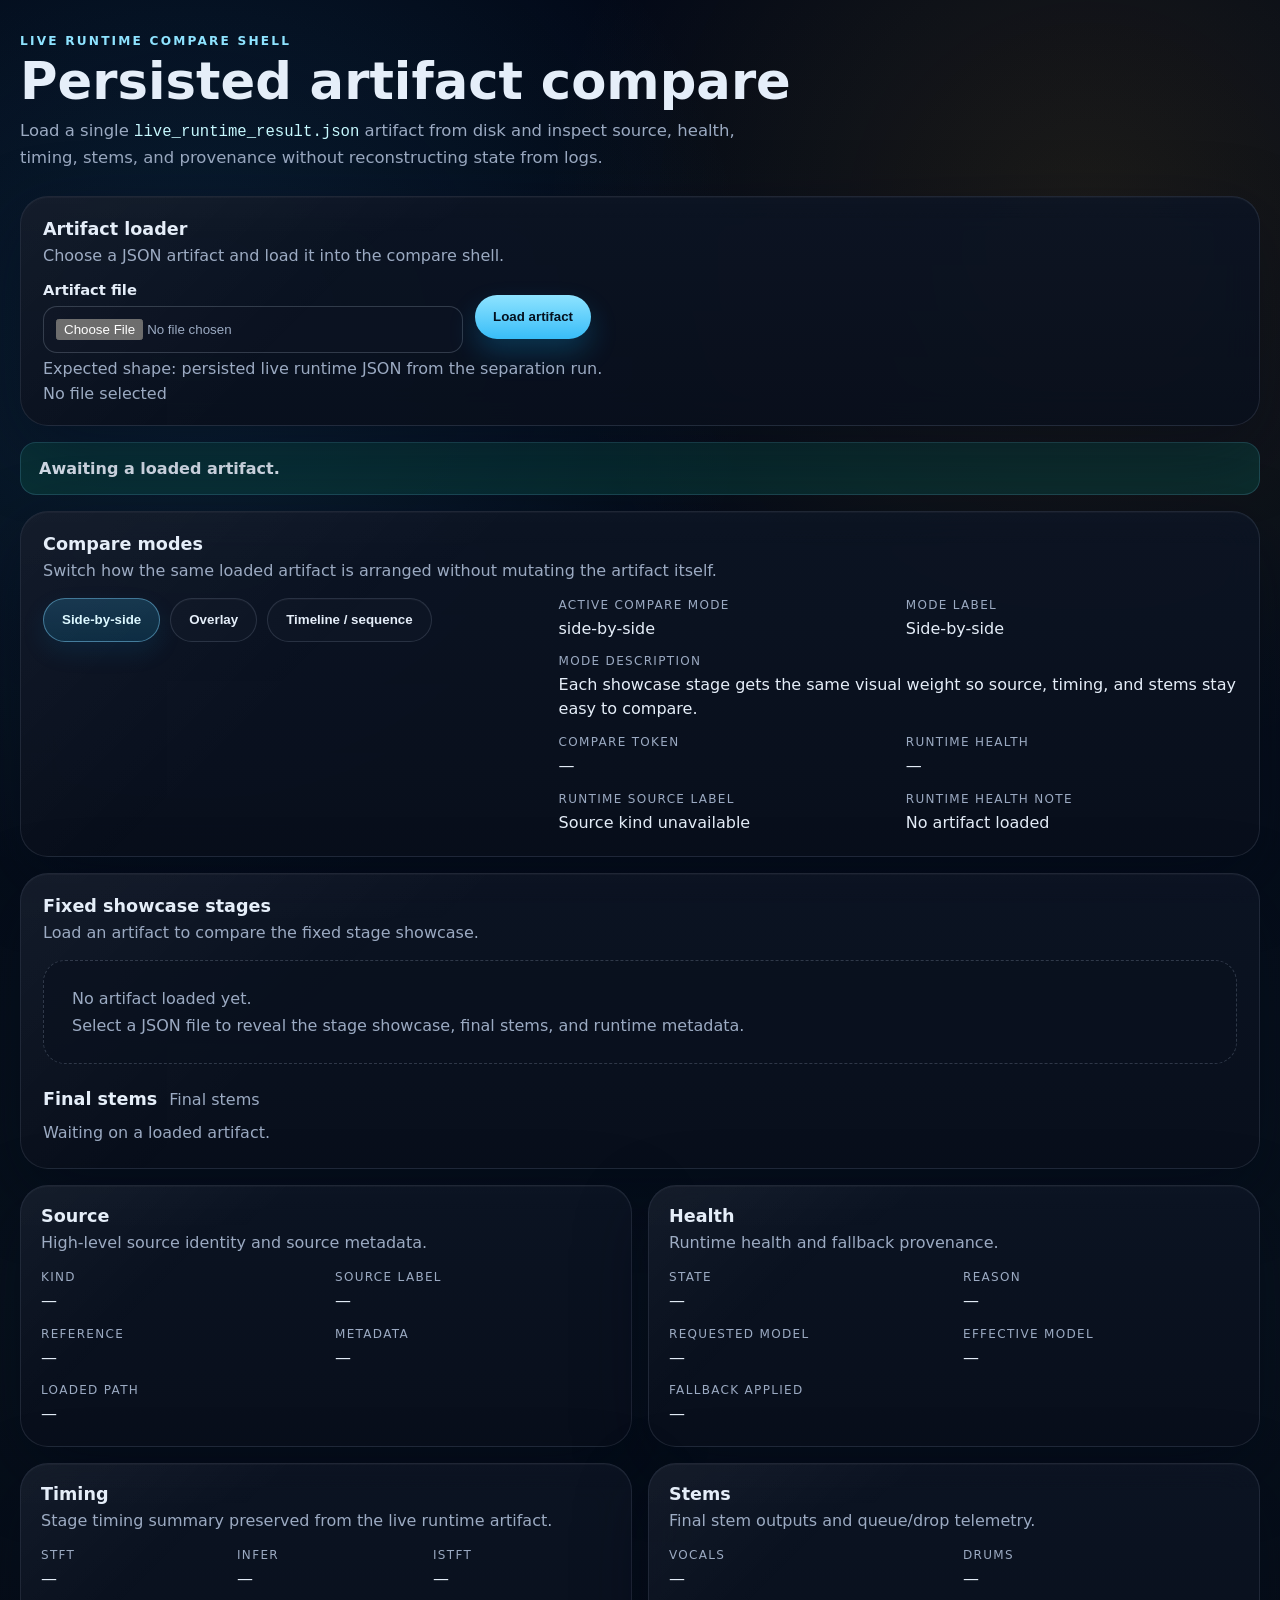
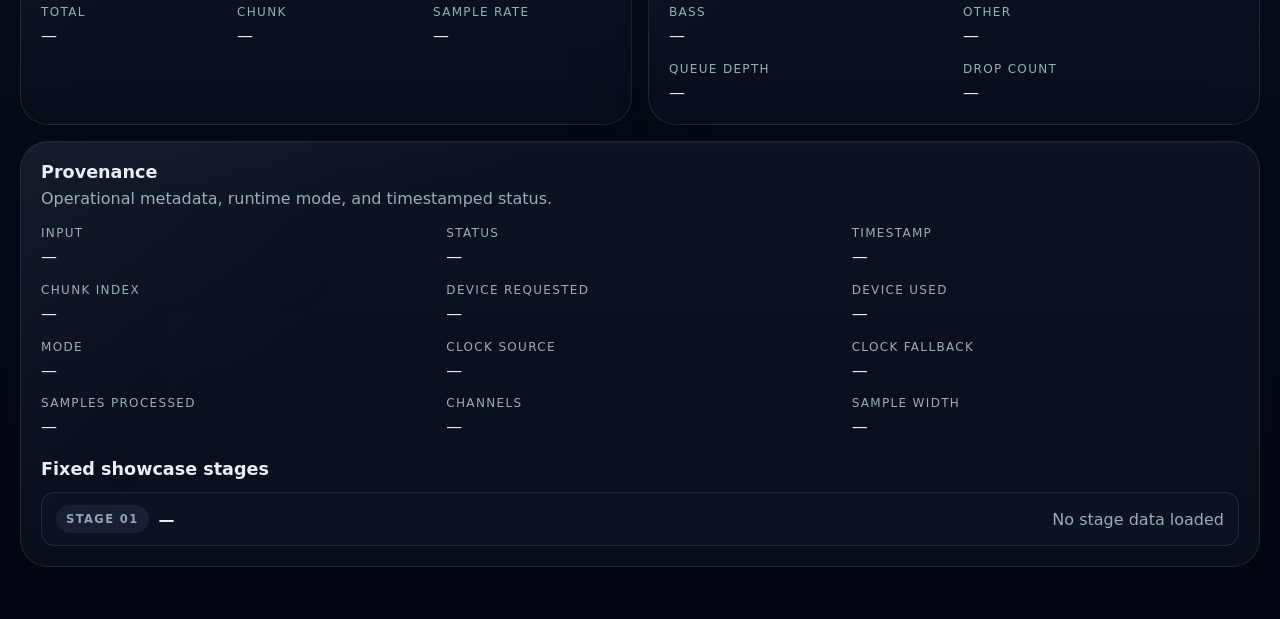
==== ui/compare/index.html @ 5ded49e6 "chore: complete CI/CD and repo setup (CLAUDE.md, CI, Dependabot, Release Please, issue templates, PR" ====
<!doctype html>
<html lang="en">
  <head>
    <meta charset="utf-8" />
    <meta name="viewport" content="width=device-width, initial-scale=1" />
    <title>Compare Demo</title>
    <link rel="stylesheet" href="./styles.css" />
    <script defer src="./app.js"></script>
  </head>
  <body>
    <main class="app-shell">
      <header class="hero">
        <p class="eyebrow">Live runtime compare shell</p>
        <h1>Persisted artifact compare</h1>
        <p class="lede">
          Load a single <code>live_runtime_result.json</code> artifact from disk and inspect source,
          health, timing, stems, and provenance without reconstructing state from logs.
        </p>
      </header>

      <section class="controls card" aria-labelledby="controls-heading">
        <div class="section-heading">
          <h2 id="controls-heading">Artifact loader</h2>
          <p>Choose a JSON artifact and load it into the compare shell.</p>
        </div>

        <div class="control-row">
          <label class="file-picker" for="artifact-file">
            <span class="file-picker-label">Artifact file</span>
            <input id="artifact-file" name="artifact-file" type="file" accept="application/json,.json" />
          </label>

          <button id="load-button" type="button" class="primary-button">Load artifact</button>
        </div>

        <p id="file-hint" class="hint">Expected shape: persisted live runtime JSON from the separation run.</p>
        <p id="selected-file" class="selected-file" data-testid="selected-file">No file selected</p>
      </section>

      <section id="banner-region" aria-live="polite" aria-atomic="true">
        <div id="error-banner" class="banner banner-error is-hidden" role="alert" data-testid="error-banner"></div>
        <div id="status-banner" class="banner banner-status" role="status" data-testid="status-banner">
          Awaiting a loaded artifact.
        </div>
      </section>

      <section class="card compare-toolbar" aria-labelledby="compare-heading">
        <div class="section-heading">
          <h2 id="compare-heading">Compare modes</h2>
          <p>Switch how the same loaded artifact is arranged without mutating the artifact itself.</p>
        </div>

        <div class="compare-toolbar-grid">
          <div class="mode-switcher" role="tablist" aria-label="Compare modes">
            <button id="mode-side-by-side" class="mode-button is-active" type="button" data-mode="side-by-side" aria-pressed="true" aria-selected="true" data-testid="mode-button-side-by-side">
              Side-by-side
            </button>
            <button id="mode-overlay" class="mode-button" type="button" data-mode="overlay" aria-pressed="false" aria-selected="false" data-testid="mode-button-overlay">
              Overlay
            </button>
            <button id="mode-timeline" class="mode-button" type="button" data-mode="timeline" aria-pressed="false" aria-selected="false" data-testid="mode-button-timeline">
              Timeline / sequence
            </button>
          </div>

          <dl class="compare-metrics">
            <div>
              <dt>Active compare mode</dt>
              <dd id="compare-mode" data-testid="compare-mode">side-by-side</dd>
            </div>
            <div>
              <dt>Mode label</dt>
              <dd id="compare-mode-title" data-testid="compare-mode-title">Side-by-side</dd>
            </div>
            <div class="metric-span-2">
              <dt>Mode description</dt>
              <dd id="compare-mode-description" data-testid="compare-mode-description">
                Each showcase stage gets the same visual weight so source, timing, and stems stay easy to compare.
              </dd>
            </div>
            <div>
              <dt>Compare token</dt>
              <dd id="compare-token" data-testid="compare-token">—</dd>
            </div>
            <div>
              <dt>Runtime health</dt>
              <dd id="compare-health" data-testid="compare-health">—</dd>
            </div>
            <div>
              <dt>Runtime source label</dt>
              <dd id="runtime-source-text" data-testid="runtime-source-text">Source kind unavailable</dd>
            </div>
            <div>
              <dt>Runtime health note</dt>
              <dd id="runtime-health-text" data-testid="runtime-health-text">No artifact loaded</dd>
            </div>
          </dl>
        </div>
      </section>

      <section class="card compare-canvas" id="compare-canvas" aria-labelledby="compare-canvas-heading" data-testid="compare-canvas" data-mode="side-by-side">
        <div class="section-heading compare-canvas-heading">
          <h2 id="compare-canvas-heading">Fixed showcase stages</h2>
          <p id="stage-board-caption">Load an artifact to reveal the compare layouts.</p>
        </div>

        <div id="stage-board" class="compare-stage-board" data-testid="stage-board">
          <div class="compare-empty-state" data-testid="compare-empty-state">
            <p>No artifact loaded yet.</p>
            <p>Select a JSON file to reveal the stage showcase, final stems, and runtime metadata.</p>
          </div>
        </div>

        <section class="final-stems-strip" aria-labelledby="final-stems-heading">
          <div class="section-heading compact">
            <h3 id="final-stems-heading">Final stems</h3>
            <p id="final-stems-label" data-testid="final-stems-label">Waiting on a loaded artifact.</p>
          </div>
          <p id="final-stems-details" class="final-stems-details" data-testid="final-stems-details">Waiting on a loaded artifact.</p>
        </section>
      </section>

      <section class="grid" aria-label="Runtime summary panels">
        <article class="card panel" data-testid="source-panel" aria-labelledby="source-heading">
          <div class="section-heading">
            <h2 id="source-heading">Source</h2>
            <p>High-level source identity and source metadata.</p>
          </div>
          <dl class="definition-list">
            <div>
              <dt>Kind</dt>
              <dd id="source-kind" data-testid="source-kind">—</dd>
            </div>
            <div>
              <dt>Source label</dt>
              <dd id="source-label" data-testid="source-label">—</dd>
            </div>
            <div>
              <dt>Reference</dt>
              <dd id="source-reference" data-testid="source-reference">—</dd>
            </div>
            <div>
              <dt>Metadata</dt>
              <dd id="source-metadata" data-testid="source-metadata">—</dd>
            </div>
            <div>
              <dt>Loaded path</dt>
              <dd id="artifact-path" data-testid="artifact-path">—</dd>
            </div>
          </dl>
        </article>

        <article class="card panel" data-testid="health-panel" aria-labelledby="health-heading">
          <div class="section-heading">
            <h2 id="health-heading">Health</h2>
            <p>Runtime health and fallback provenance.</p>
          </div>
          <dl class="definition-list">
            <div>
              <dt>State</dt>
              <dd id="health-state" data-testid="health-state">—</dd>
            </div>
            <div>
              <dt>Reason</dt>
              <dd id="health-reason" data-testid="health-reason">—</dd>
            </div>
            <div>
              <dt>Requested model</dt>
              <dd id="requested-model-path" data-testid="requested-model-path">—</dd>
            </div>
            <div>
              <dt>Effective model</dt>
              <dd id="model-path" data-testid="model-path">—</dd>
            </div>
            <div>
              <dt>Fallback applied</dt>
              <dd id="fallback-applied" data-testid="fallback-applied">—</dd>
            </div>
          </dl>
        </article>

        <article class="card panel" data-testid="timing-panel" aria-labelledby="timing-heading">
          <div class="section-heading">
            <h2 id="timing-heading">Timing</h2>
            <p>Stage timing summary preserved from the live runtime artifact.</p>
          </div>
          <dl class="definition-list timing-grid">
            <div>
              <dt>STFT</dt>
              <dd id="timing-stft" data-testid="timing-stft">—</dd>
            </div>
            <div>
              <dt>Infer</dt>
              <dd id="timing-infer" data-testid="timing-infer">—</dd>
            </div>
            <div>
              <dt>ISTFT</dt>
              <dd id="timing-istft" data-testid="timing-istft">—</dd>
            </div>
            <div>
              <dt>Total</dt>
              <dd id="timing-total" data-testid="timing-total">—</dd>
            </div>
            <div>
              <dt>Chunk</dt>
              <dd id="timing-chunk" data-testid="timing-chunk">—</dd>
            </div>
            <div>
              <dt>Sample rate</dt>
              <dd id="sample-rate" data-testid="sample-rate">—</dd>
            </div>
          </dl>
        </article>

        <article class="card panel" data-testid="stem-panel" aria-labelledby="stem-heading">
          <div class="section-heading">
            <h2 id="stem-heading">Stems</h2>
            <p>Final stem outputs and queue/drop telemetry.</p>
          </div>
          <dl class="definition-list">
            <div>
              <dt>Vocals</dt>
              <dd id="stem-vocals" data-testid="stem-vocals">—</dd>
            </div>
            <div>
              <dt>Drums</dt>
              <dd id="stem-drums" data-testid="stem-drums">—</dd>
            </div>
            <div>
              <dt>Bass</dt>
              <dd id="stem-bass" data-testid="stem-bass">—</dd>
            </div>
            <div>
              <dt>Other</dt>
              <dd id="stem-other" data-testid="stem-other">—</dd>
            </div>
            <div>
              <dt>Queue depth</dt>
              <dd id="queue-depth" data-testid="queue-depth">—</dd>
            </div>
            <div>
              <dt>Drop count</dt>
              <dd id="drop-count" data-testid="drop-count">—</dd>
            </div>
          </dl>
        </article>

        <article class="card panel panel-wide" data-testid="provenance-panel" aria-labelledby="provenance-heading">
          <div class="section-heading">
            <h2 id="provenance-heading">Provenance</h2>
            <p>Operational metadata, runtime mode, and timestamped status.</p>
          </div>
          <dl class="definition-list provenance-grid">
            <div>
              <dt>Input</dt>
              <dd id="input-path" data-testid="input-path">—</dd>
            </div>
            <div>
              <dt>Status</dt>
              <dd id="status" data-testid="status">—</dd>
            </div>
            <div>
              <dt>Timestamp</dt>
              <dd id="timestamp" data-testid="timestamp">—</dd>
            </div>
            <div>
              <dt>Chunk index</dt>
              <dd id="chunk-index" data-testid="chunk-index">—</dd>
            </div>
            <div>
              <dt>Device requested</dt>
              <dd id="device-requested" data-testid="device-requested">—</dd>
            </div>
            <div>
              <dt>Device used</dt>
              <dd id="device-used" data-testid="device-used">—</dd>
            </div>
            <div>
              <dt>Mode</dt>
              <dd id="mode" data-testid="mode">—</dd>
            </div>
            <div>
              <dt>Clock source</dt>
              <dd id="clock-source" data-testid="clock-source">—</dd>
            </div>
            <div>
              <dt>Clock fallback</dt>
              <dd id="clock-fallback" data-testid="clock-fallback">—</dd>
            </div>
            <div>
              <dt>Samples processed</dt>
              <dd id="samples-processed" data-testid="samples-processed">—</dd>
            </div>
            <div>
              <dt>Channels</dt>
              <dd id="channels" data-testid="channels">—</dd>
            </div>
            <div>
              <dt>Sample width</dt>
              <dd id="sample-width" data-testid="sample-width">—</dd>
            </div>
          </dl>
          <div class="stage-list-wrap">
            <h3>Fixed showcase stages</h3>
            <ul id="stages-list" class="stage-list" data-testid="stages-list">
              <li>—</li>
            </ul>
          </div>
        </article>
      </section>
    </main>
  </body>
</html>
---- ui/compare/styles.css ----
:root {
  color-scheme: dark;
  --bg: #07111c;
  --bg-2: #0c1728;
  --bg-elevated: rgba(10, 18, 32, 0.88);
  --surface: rgba(13, 23, 41, 0.8);
  --surface-soft: rgba(17, 27, 47, 0.72);
  --card-border: rgba(148, 163, 184, 0.16);
  --card-border-strong: rgba(125, 211, 252, 0.24);
  --text: #e5eef9;
  --muted: #9baac2;
  --accent: #8ee3ff;
  --accent-strong: #38bdf8;
  --accent-warm: #fbbf24;
  --danger: #fb7185;
  --danger-bg: rgba(127, 29, 29, 0.56);
  --success-bg: rgba(11, 77, 70, 0.48);
  --warn-bg: rgba(113, 63, 18, 0.42);
  --shadow: 0 24px 72px rgba(2, 6, 23, 0.42);
  --radius-xl: 28px;
  --radius-lg: 20px;
  --radius-md: 14px;
  font-family: "Avenir Next", "Segoe UI", system-ui, -apple-system, BlinkMacSystemFont, sans-serif;
  -webkit-font-smoothing: antialiased;
  text-rendering: optimizeLegibility;
}

* {
  box-sizing: border-box;
}

html,
body {
  margin: 0;
  min-height: 100%;
  background:
    radial-gradient(circle at 15% 15%, rgba(56, 189, 248, 0.12), transparent 26%),
    radial-gradient(circle at 85% 10%, rgba(251, 191, 36, 0.1), transparent 24%),
    linear-gradient(180deg, #020817 0%, var(--bg) 58%, #030712 100%);
  color: var(--text);
}

body {
  padding: 34px 20px 52px;
}

code {
  font-family: "SFMono-Regular", Consolas, "Liberation Mono", Menlo, monospace;
  font-size: 0.95em;
  color: #c7f9ff;
}

h1,
h2,
h3,
h4,
p,
dl,
ul,
ol {
  margin: 0;
}

h1,
h2,
h3,
h4 {
  text-wrap: balance;
}

p {
  text-wrap: pretty;
}

.app-shell {
  max-width: 1320px;
  margin: 0 auto;
}

.hero {
  margin-bottom: 24px;
}

.eyebrow {
  margin-bottom: 8px;
  color: var(--accent);
  text-transform: uppercase;
  letter-spacing: 0.18em;
  font-size: 0.76rem;
  font-weight: 700;
}

.hero h1 {
  font-size: clamp(2.3rem, 4vw, 3.8rem);
  line-height: 0.98;
}

.lede {
  margin-top: 12px;
  max-width: 72ch;
  color: var(--muted);
  font-size: 1.03rem;
  line-height: 1.6;
}

.card {
  background: linear-gradient(180deg, rgba(12, 20, 35, 0.92), rgba(9, 15, 28, 0.9));
  border: 1px solid var(--card-border);
  border-radius: var(--radius-xl);
  box-shadow: var(--shadow), inset 0 1px 0 rgba(255, 255, 255, 0.03);
  backdrop-filter: blur(18px);
}

.controls,
.compare-toolbar,
.compare-canvas,
.panel {
  position: relative;
  overflow: hidden;
}

.controls::before,
.compare-toolbar::before,
.compare-canvas::before,
.panel::before {
  content: '';
  position: absolute;
  inset: 0;
  pointer-events: none;
  background:
    linear-gradient(135deg, rgba(255, 255, 255, 0.04), transparent 32%),
    linear-gradient(180deg, rgba(255, 255, 255, 0.01), transparent 18%);
  opacity: 0.9;
}

.controls {
  padding: 22px;
  margin-bottom: 16px;
}

.compare-toolbar,
.compare-canvas {
  padding: 22px;
  margin-bottom: 16px;
}

.section-heading h2,
.stage-list-wrap h3,
.final-stems-strip h3 {
  font-size: 1.1rem;
  line-height: 1.2;
}

.section-heading p,
.hint,
.selected-file,
.final-stems-details,
.compare-stage-caption,
.compare-card-label,
.stage-card-note,
.stage-card-meta,
.mode-button,
.compare-empty-state {
  color: var(--muted);
}

.section-heading p,
.hint,
.selected-file {
  margin-top: 6px;
}

.control-row {
  display: flex;
  align-items: center;
  gap: 12px;
  flex-wrap: wrap;
  margin-top: 16px;
}

.file-picker {
  display: inline-flex;
  flex-direction: column;
  gap: 8px;
  min-width: min(100%, 420px);
}

.file-picker-label {
  font-size: 0.92rem;
  color: var(--text);
  font-weight: 600;
}

.file-picker input {
  width: 100%;
  padding: 12px;
  color: var(--muted);
  background: rgba(13, 20, 35, 0.82);
  border: 1px solid rgba(148, 163, 184, 0.28);
  border-radius: 14px;
}

.primary-button,
.mode-button {
  appearance: none;
  border: 0;
  min-height: 44px;
  border-radius: 999px;
  padding: 12px 18px;
  cursor: pointer;
  transition-property: transform, filter, background-color, color, border-color, box-shadow;
  transition-duration: 160ms;
  transition-timing-function: cubic-bezier(0.2, 0, 0, 1);
}

.primary-button {
  background: linear-gradient(180deg, var(--accent), var(--accent-strong));
  color: #04111f;
  font-weight: 800;
  box-shadow: 0 14px 28px rgba(14, 165, 233, 0.24);
}

.primary-button:hover,
.primary-button:focus-visible,
.mode-button:hover,
.mode-button:focus-visible {
  filter: brightness(1.04);
  transform: translateY(-1px);
}

.primary-button:active,
.mode-button:active {
  transform: translateY(0) scale(0.96);
}

.primary-button:disabled {
  cursor: progress;
  opacity: 0.72;
}

.banner {
  margin-bottom: 16px;
  padding: 16px 18px;
  border-radius: 16px;
  border: 1px solid transparent;
  font-weight: 600;
}

.banner-status {
  background: var(--success-bg);
  border-color: rgba(125, 211, 252, 0.18);
}

.banner-error {
  background: var(--danger-bg);
  border-color: rgba(248, 113, 113, 0.34);
  color: #fecdd3;
}

.is-hidden {
  display: none;
}

.compare-toolbar-grid {
  display: grid;
  grid-template-columns: minmax(300px, 1.1fr) minmax(0, 1.5fr);
  gap: 18px;
  margin-top: 18px;
  align-items: start;
}

.mode-switcher {
  display: flex;
  flex-wrap: wrap;
  gap: 10px;
  align-items: center;
}

.mode-button {
  background: rgba(14, 22, 38, 0.94);
  color: var(--text);
  border: 1px solid rgba(148, 163, 184, 0.2);
  box-shadow: inset 0 1px 0 rgba(255, 255, 255, 0.03);
  font-weight: 700;
}

.mode-button.is-active {
  background: linear-gradient(180deg, rgba(56, 189, 248, 0.2), rgba(14, 165, 233, 0.16));
  border-color: rgba(125, 211, 252, 0.45);
  color: #dcf8ff;
  box-shadow: 0 10px 24px rgba(2, 132, 199, 0.12);
}

.compare-metrics {
  display: grid;
  grid-template-columns: repeat(2, minmax(0, 1fr));
  gap: 14px 16px;
}

.compare-metrics div,
.definition-list div {
  min-width: 0;
}

.compare-metrics dt,
.definition-list dt {
  font-size: 0.75rem;
  letter-spacing: 0.11em;
  text-transform: uppercase;
  color: var(--muted);
  margin-bottom: 5px;
}

.compare-metrics dd,
.definition-list dd {
  margin: 0;
  line-height: 1.48;
  white-space: pre-wrap;
  word-break: break-word;
}

.metric-span-2 {
  grid-column: 1 / -1;
}

#compare-health[data-testid="compare-health"][data-state="healthy"],
#health-state[data-testid="health-state"][data-state="healthy"] {
  color: #86efac;
}

#compare-health[data-testid="compare-health"][data-state="degraded"],
#health-state[data-testid="health-state"][data-state="degraded"] {
  color: #fbbf24;
}

#compare-health[data-testid="compare-health"][data-state="fallback"],
#health-state[data-testid="health-state"][data-state="fallback"] {
  color: #fdba74;
}

.compare-canvas {
  display: grid;
  gap: 18px;
}

.compare-canvas-heading {
  position: relative;
  z-index: 1;
}

.compare-stage-board {
  position: relative;
  z-index: 1;
}

.compare-empty-state {
  padding: 28px;
  border-radius: 22px;
  border: 1px dashed rgba(148, 163, 184, 0.28);
  background: rgba(10, 18, 32, 0.64);
}

.compare-empty-state p + p {
  margin-top: 8px;
}

.compare-stage-shell {
  display: grid;
  gap: 16px;
}

.compare-stage-grid {
  display: grid;
  grid-template-columns: repeat(3, minmax(0, 1fr));
  gap: 14px;
}

.compare-stage-stack {
  position: relative;
  min-height: 396px;
  padding: 12px 0 0;
}

.compare-stage-stack .stage-card {
  position: relative;
  max-width: min(90%, 900px);
  margin-left: calc(var(--overlay-offset, 0px));
  margin-top: calc(var(--overlay-offset, 0px) * -0.35);
  transform: scale(var(--overlay-scale, 1));
  transform-origin: top left;
}

.compare-stage-stack .stage-card:nth-child(1) {
  margin-left: 0;
}

.compare-stage-stack .stage-card:nth-child(2) {
  margin-left: 24px;
}

.compare-stage-stack .stage-card:nth-child(3) {
  margin-left: 48px;
}

.compare-stage-timeline {
  list-style: none;
  margin: 0;
  padding: 0 0 0 18px;
  display: grid;
  gap: 12px;
  position: relative;
}

.timeline-item {
  position: relative;
  padding-left: 20px;
}

.timeline-item .timeline-rail {
  position: absolute;
  left: 0;
  top: 16px;
  bottom: -12px;
  width: 2px;
  background: linear-gradient(180deg, rgba(125, 211, 252, 0.55), rgba(56, 189, 248, 0.05));
}

.timeline-item::before {
  content: '';
  position: absolute;
  left: -5px;
  top: 14px;
  width: 12px;
  height: 12px;
  border-radius: 999px;
  background: linear-gradient(180deg, var(--accent), var(--accent-strong));
  box-shadow: 0 0 0 6px rgba(56, 189, 248, 0.12);
}

.timeline-item .stage-card {
  margin-left: 0;
}

.stage-card {
  padding: 18px;
  border-radius: 22px;
  background: linear-gradient(180deg, rgba(16, 24, 41, 0.96), rgba(12, 18, 32, 0.96));
  border: 1px solid rgba(148, 163, 184, 0.18);
  box-shadow: 0 16px 32px rgba(2, 6, 23, 0.3), inset 0 1px 0 rgba(255, 255, 255, 0.04);
}

.stage-card--overlay {
  border-color: rgba(125, 211, 252, 0.2);
}

.stage-card-header {
  display: flex;
  align-items: center;
  gap: 10px;
  margin-bottom: 14px;
}

.stage-card-index {
  display: inline-flex;
  align-items: center;
  justify-content: center;
  min-width: 42px;
  min-height: 42px;
  padding: 0 10px;
  border-radius: 14px;
  background: rgba(56, 189, 248, 0.12);
  color: #d4f5ff;
  font-size: 0.86rem;
  font-weight: 800;
  font-variant-numeric: tabular-nums;
}

.stage-card-kicker,
.compare-card-label {
  font-size: 0.76rem;
  text-transform: uppercase;
  letter-spacing: 0.14em;
  font-weight: 700;
}

.stage-card h4 {
  font-size: 1.05rem;
  line-height: 1.2;
}

.stage-card-note {
  margin-top: 10px;
  line-height: 1.5;
}

.stage-card-meta {
  display: flex;
  gap: 10px;
  flex-wrap: wrap;
  margin-top: 14px;
  font-size: 0.9rem;
  font-variant-numeric: tabular-nums;
}

.stage-card-meta span {
  padding: 8px 10px;
  border-radius: 999px;
  background: rgba(15, 23, 42, 0.72);
  border: 1px solid rgba(148, 163, 184, 0.12);
}

.compare-stems-card {
  display: grid;
  grid-template-columns: minmax(250px, 0.95fr) minmax(0, 1.25fr);
  gap: 16px;
  align-items: center;
  padding: 18px;
  border-radius: 22px;
  background: linear-gradient(180deg, rgba(14, 22, 38, 0.96), rgba(11, 17, 29, 0.96));
  border: 1px solid rgba(148, 163, 184, 0.16);
}

.compare-stems-copy h3 {
  margin-top: 4px;
  font-size: 1.18rem;
}

.compare-stems-copy p {
  margin-top: 8px;
  color: var(--muted);
  line-height: 1.55;
}

.compare-stems-list {
  display: grid;
  grid-template-columns: repeat(2, minmax(0, 1fr));
  gap: 12px 14px;
}

.compare-stems-list dt {
  font-size: 0.74rem;
  letter-spacing: 0.1em;
  text-transform: uppercase;
  color: var(--muted);
  margin-bottom: 5px;
}

.compare-stems-list dd {
  margin: 0;
  word-break: break-word;
}

.final-stems-strip {
  position: relative;
  z-index: 1;
  padding: 2px 0 0;
}

.final-stems-strip .section-heading.compact {
  display: flex;
  flex-wrap: wrap;
  align-items: baseline;
  gap: 12px;
}

.final-stems-details {
  margin-top: 10px;
  line-height: 1.6;
  font-variant-numeric: tabular-nums;
}

.grid {
  display: grid;
  grid-template-columns: repeat(2, minmax(0, 1fr));
  gap: 16px;
}

.panel {
  padding: 20px;
}

.panel-wide {
  grid-column: 1 / -1;
}

.definition-list {
  display: grid;
  grid-template-columns: repeat(2, minmax(0, 1fr));
  gap: 14px 18px;
  margin-top: 18px;
}

.timing-grid,
.provenance-grid {
  grid-template-columns: repeat(3, minmax(0, 1fr));
}

.stage-list-wrap {
  margin-top: 20px;
}

.stage-list {
  list-style: none;
  padding: 0;
  margin-top: 12px;
  display: grid;
  gap: 10px;
}

.stage-list li {
  display: flex;
  align-items: center;
  gap: 10px;
  padding: 12px 14px;
  border-radius: 14px;
  background: rgba(15, 23, 42, 0.56);
  border: 1px solid rgba(148, 163, 184, 0.16);
}

.stage-list li strong {
  color: var(--text);
}

.stage-pill {
  display: inline-flex;
  align-items: center;
  justify-content: center;
  min-width: 82px;
  padding: 7px 10px;
  border-radius: 999px;
  background: rgba(125, 211, 252, 0.1);
  color: #d8f7ff;
  font-size: 0.72rem;
  font-weight: 800;
  text-transform: uppercase;
  letter-spacing: 0.12em;
  font-variant-numeric: tabular-nums;
}

.stage-timing {
  margin-left: auto;
  font-variant-numeric: tabular-nums;
  color: var(--muted);
}

[data-state='empty'] dd,
[data-state='empty'] li {
  color: #64748b;
}

[data-state='empty'] .stage-pill {
  background: rgba(100, 116, 139, 0.14);
  color: #94a3b8;
}

@media (max-width: 1120px) {
  .compare-toolbar-grid,
  .compare-stems-card {
    grid-template-columns: 1fr;
  }

  .compare-stage-grid {
    grid-template-columns: repeat(2, minmax(0, 1fr));
  }
}

@media (max-width: 900px) {
  .grid,
  .definition-list,
  .timing-grid,
  .provenance-grid,
  .compare-metrics,
  .compare-stage-grid,
  .compare-stems-list {
    grid-template-columns: 1fr;
  }

  .compare-stage-stack {
    min-height: 0;
  }

  .compare-stage-stack .stage-card {
    max-width: 100%;
    margin-left: 0;
    margin-top: 0;
    transform: none;
  }
}
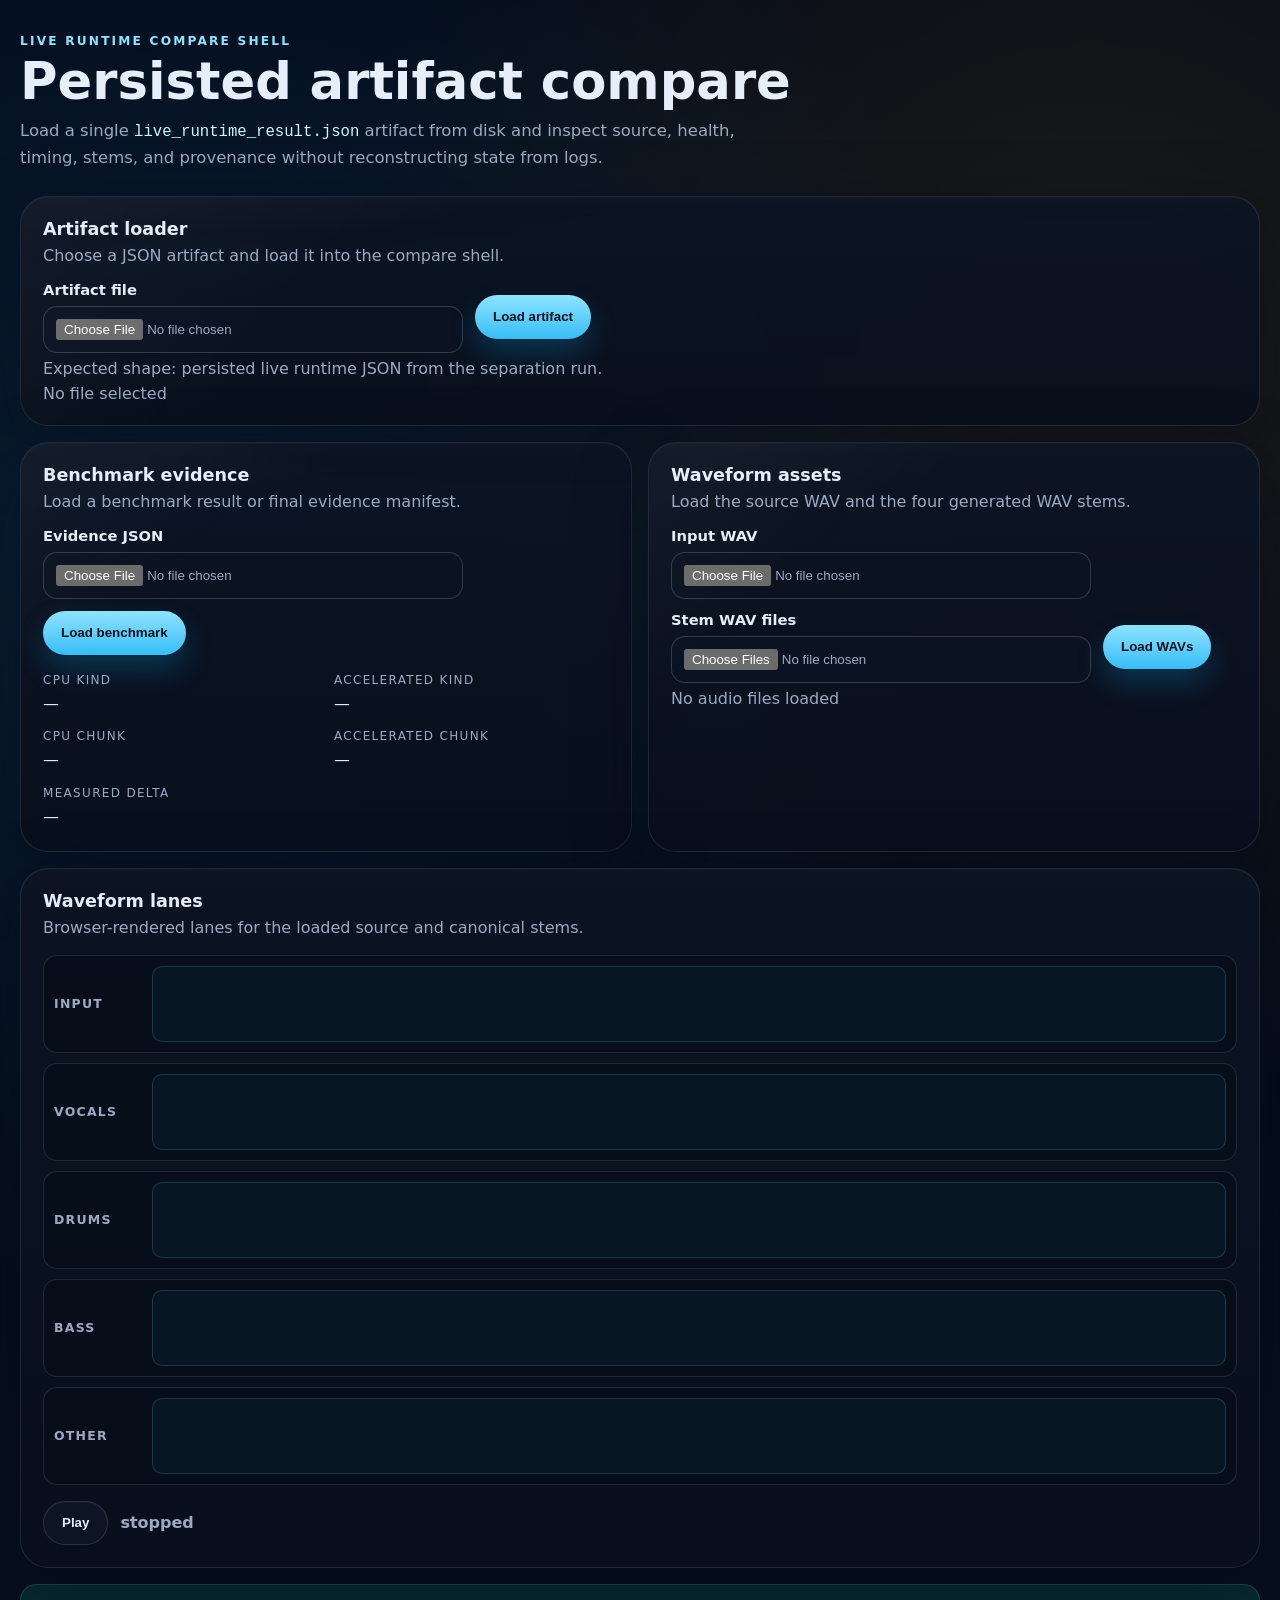
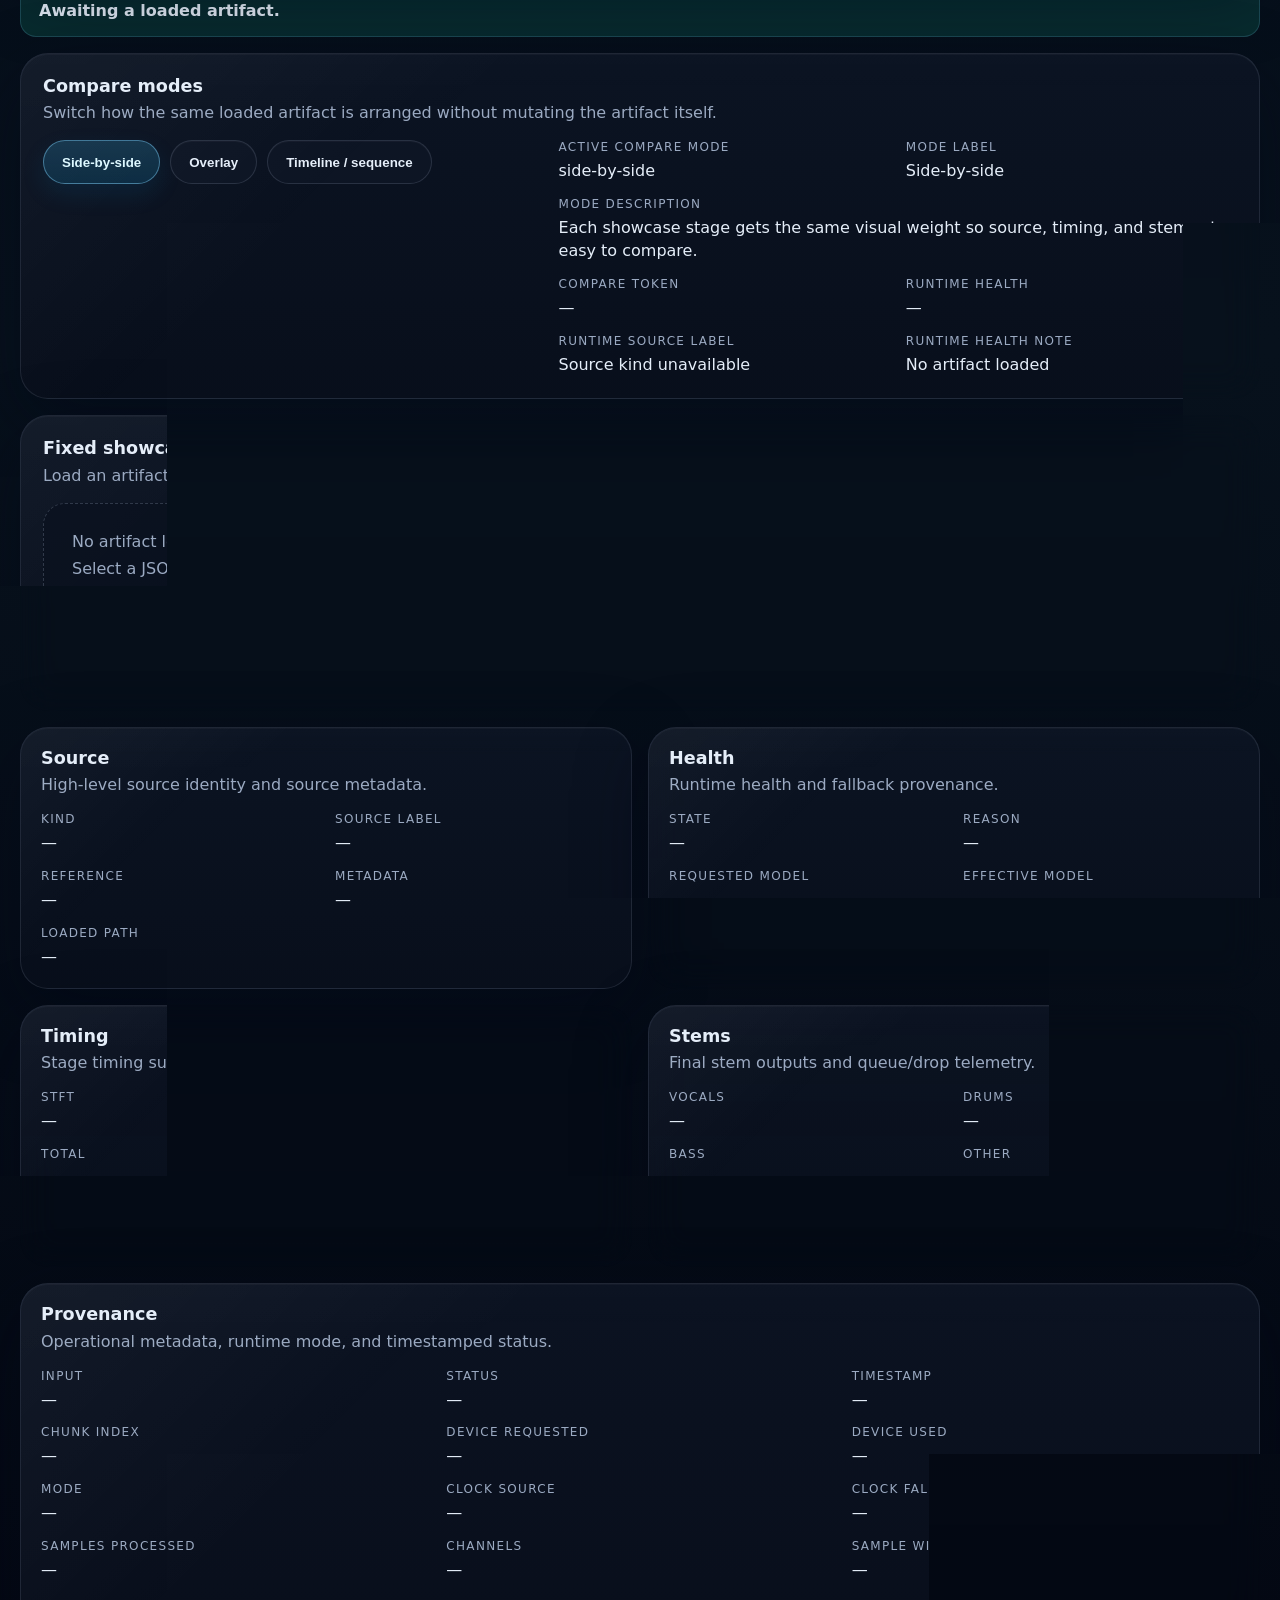
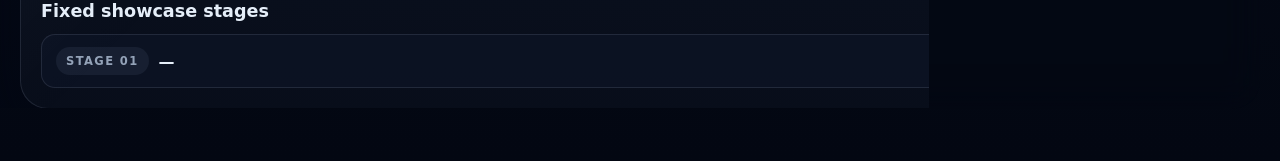
==== commit d7ef3f41: "Harden production readiness checks" ====
--- a/ui/compare/index.html
+++ b/ui/compare/index.html
@@ -37,6 +37,99 @@
         <p id="selected-file" class="selected-file" data-testid="selected-file">No file selected</p>
       </section>
 
+      <section class="artifact-grid" aria-label="Evidence and waveform loaders">
+        <section class="controls card" aria-labelledby="benchmark-heading">
+          <div class="section-heading">
+            <h2 id="benchmark-heading">Benchmark evidence</h2>
+            <p>Load a benchmark result or final evidence manifest.</p>
+          </div>
+
+          <div class="control-row">
+            <label class="file-picker" for="benchmark-file">
+              <span class="file-picker-label">Evidence JSON</span>
+              <input id="benchmark-file" name="benchmark-file" type="file" accept="application/json,.json" />
+            </label>
+            <button id="load-benchmark-button" type="button" class="primary-button">Load benchmark</button>
+          </div>
+
+          <dl class="compare-metrics benchmark-metrics">
+            <div>
+              <dt>CPU kind</dt>
+              <dd id="benchmark-kind-cpu" data-testid="benchmark-kind-cpu">—</dd>
+            </div>
+            <div>
+              <dt>Accelerated kind</dt>
+              <dd id="benchmark-kind-gpu" data-testid="benchmark-kind-gpu">—</dd>
+            </div>
+            <div>
+              <dt>CPU chunk</dt>
+              <dd id="benchmark-cpu-ms" data-testid="benchmark-cpu-ms">—</dd>
+            </div>
+            <div>
+              <dt>Accelerated chunk</dt>
+              <dd id="benchmark-gpu-ms" data-testid="benchmark-gpu-ms">—</dd>
+            </div>
+            <div>
+              <dt>Measured delta</dt>
+              <dd id="benchmark-delta" data-testid="benchmark-delta">—</dd>
+            </div>
+          </dl>
+        </section>
+
+        <section class="controls card" aria-labelledby="audio-heading">
+          <div class="section-heading">
+            <h2 id="audio-heading">Waveform assets</h2>
+            <p>Load the source WAV and the four generated WAV stems.</p>
+          </div>
+
+          <div class="control-row">
+            <label class="file-picker" for="input-audio-file">
+              <span class="file-picker-label">Input WAV</span>
+              <input id="input-audio-file" name="input-audio-file" type="file" accept="audio/wav,.wav" />
+            </label>
+            <label class="file-picker" for="stem-audio-files">
+              <span class="file-picker-label">Stem WAV files</span>
+              <input id="stem-audio-files" name="stem-audio-files" type="file" accept="audio/wav,.wav" multiple />
+            </label>
+            <button id="load-audio-button" type="button" class="primary-button">Load WAVs</button>
+          </div>
+          <p id="audio-file-count" class="selected-file" data-testid="audio-file-count">No audio files loaded</p>
+        </section>
+      </section>
+
+      <section class="card waveform-panel" aria-labelledby="waveform-heading">
+        <div class="section-heading">
+          <h2 id="waveform-heading">Waveform lanes</h2>
+          <p>Browser-rendered lanes for the loaded source and canonical stems.</p>
+        </div>
+        <div class="waveform-grid">
+          <article class="waveform-lane">
+            <span>Input</span>
+            <canvas id="waveform-input" data-testid="waveform-canvas-input" width="640" height="96"></canvas>
+          </article>
+          <article class="waveform-lane">
+            <span>Vocals</span>
+            <canvas id="waveform-vocals" data-testid="waveform-canvas-vocals" width="640" height="96"></canvas>
+          </article>
+          <article class="waveform-lane">
+            <span>Drums</span>
+            <canvas id="waveform-drums" data-testid="waveform-canvas-drums" width="640" height="96"></canvas>
+          </article>
+          <article class="waveform-lane">
+            <span>Bass</span>
+            <canvas id="waveform-bass" data-testid="waveform-canvas-bass" width="640" height="96"></canvas>
+          </article>
+          <article class="waveform-lane">
+            <span>Other</span>
+            <canvas id="waveform-other" data-testid="waveform-canvas-other" width="640" height="96"></canvas>
+          </article>
+        </div>
+        <div class="playback-controls">
+          <button id="playback-toggle" type="button" class="mode-button" data-testid="playback-toggle" aria-pressed="false">Play</button>
+          <span id="playback-state" data-testid="playback-state">stopped</span>
+        </div>
+      </section>
+
       <section id="banner-region" aria-live="polite" aria-atomic="true">
         <div id="error-banner" class="banner banner-error is-hidden" role="alert" data-testid="error-banner"></div>
         <div id="status-banner" class="banner banner-status" role="status" data-testid="status-banner">
--- a/ui/compare/styles.css
+++ b/ui/compare/styles.css
@@ -138,6 +138,20 @@
   margin-bottom: 16px;
 }
 
+.artifact-grid {
+  display: grid;
+  grid-template-columns: repeat(2, minmax(0, 1fr));
+  gap: 16px;
+}
+
+.artifact-grid .controls {
+  margin-bottom: 16px;
+}
+
+.benchmark-metrics {
+  margin-top: 18px;
+}
+
 .compare-toolbar,
 .compare-canvas {
   padding: 22px;
@@ -343,6 +357,60 @@
   gap: 18px;
 }
 
+.waveform-panel {
+  padding: 22px;
+  margin-bottom: 16px;
+}
+
+.waveform-grid {
+  position: relative;
+  z-index: 1;
+  display: grid;
+  gap: 10px;
+  margin-top: 18px;
+}
+
+.waveform-lane {
+  display: grid;
+  grid-template-columns: 86px minmax(0, 1fr);
+  gap: 12px;
+  align-items: center;
+  padding: 10px;
+  border: 1px solid rgba(148, 163, 184, 0.18);
+  border-radius: 14px;
+  background: rgba(6, 13, 24, 0.62);
+}
+
+.waveform-lane span {
+  color: var(--muted);
+  font-size: 0.78rem;
+  font-weight: 800;
+  letter-spacing: 0.1em;
+  text-transform: uppercase;
+}
+
+.waveform-lane canvas {
+  width: 100%;
+  height: 76px;
+  border-radius: 10px;
+  border: 1px solid rgba(125, 211, 252, 0.18);
+  background: #081523;
+}
+
+.playback-controls {
+  position: relative;
+  z-index: 1;
+  display: flex;
+  align-items: center;
+  gap: 12px;
+  margin-top: 16px;
+}
+
+.playback-controls span {
+  color: var(--muted);
+  font-weight: 700;
+}
+
 .compare-canvas-heading {
   position: relative;
   z-index: 1;
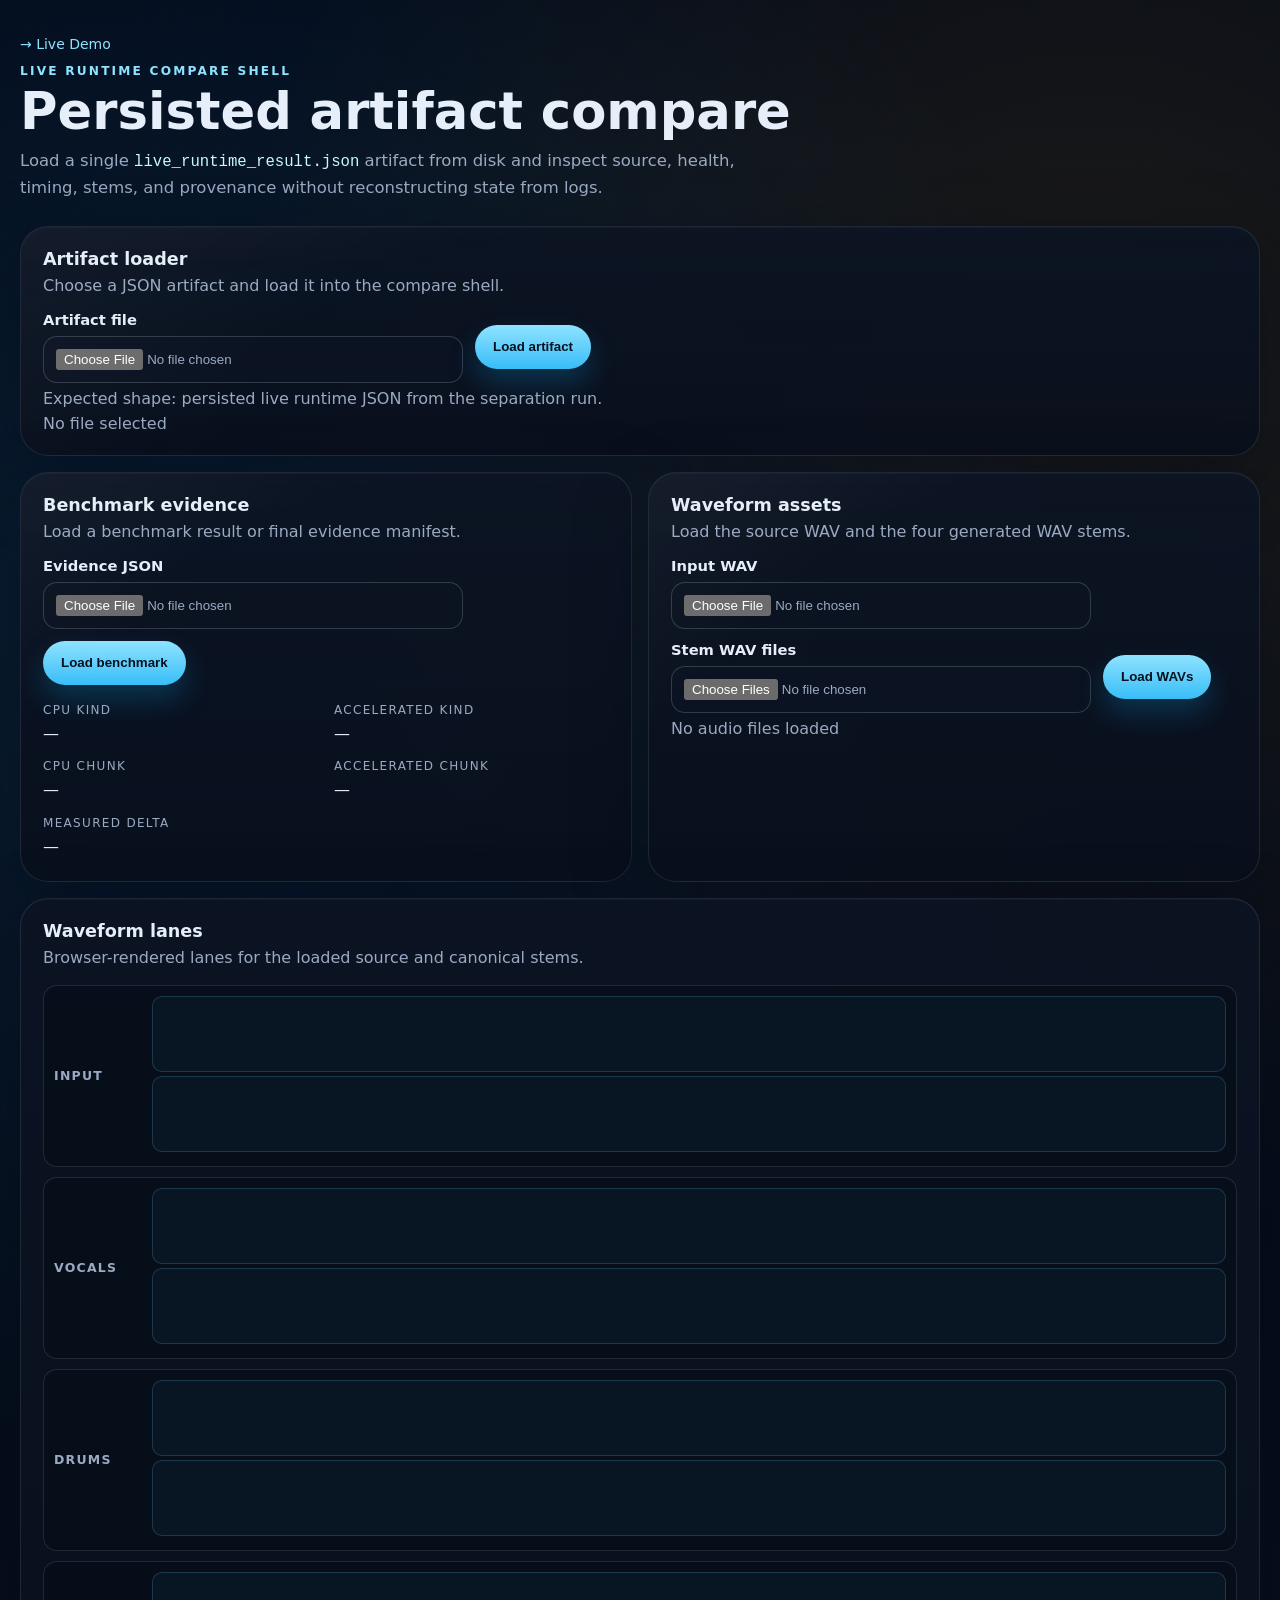
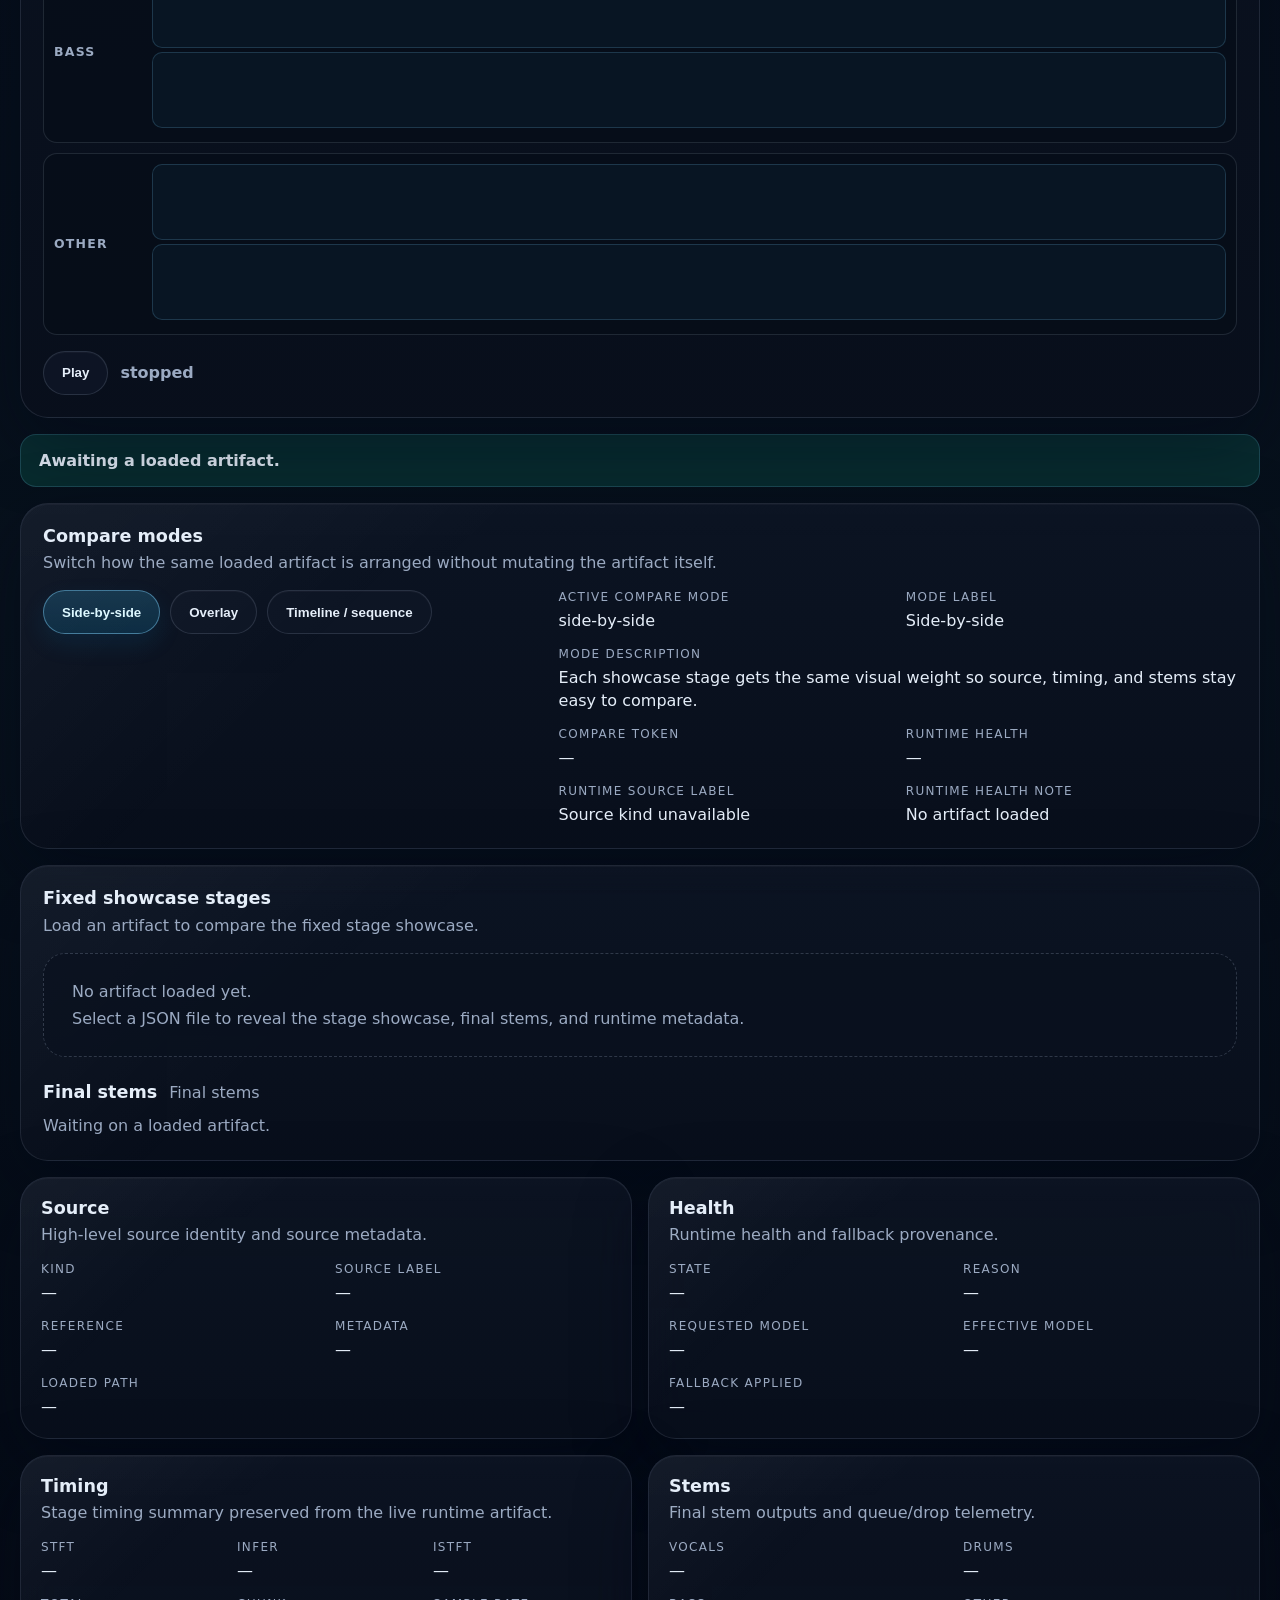
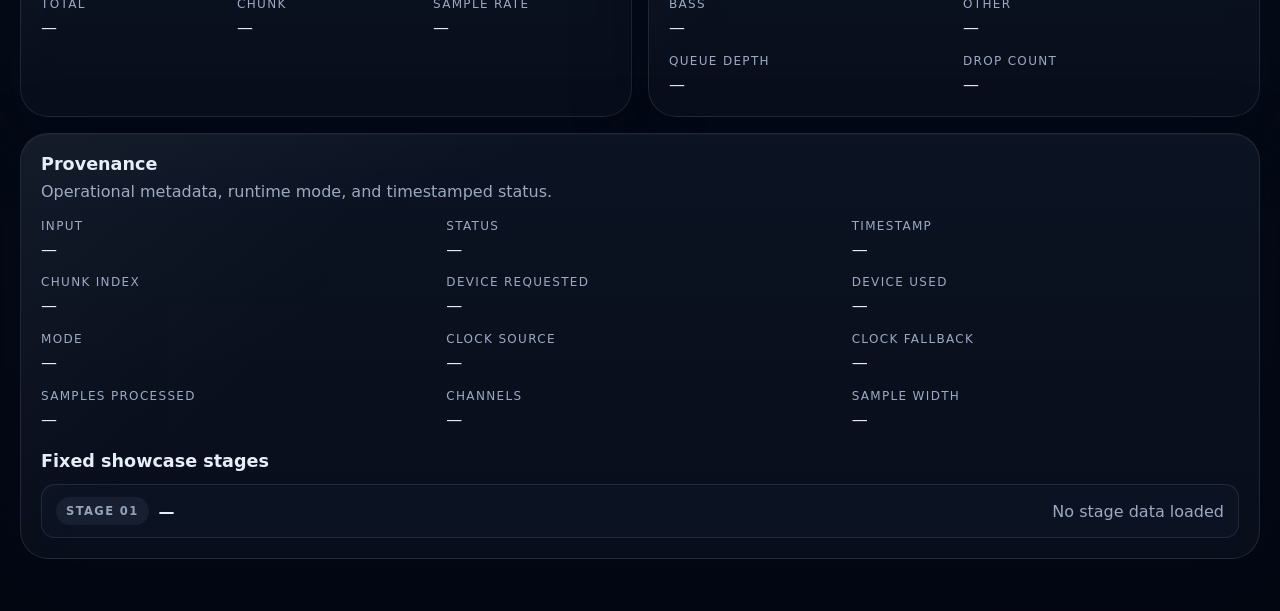
==== commit ac06e495: "refactor(ui): extract audio rendering to shared ES module" ====
--- a/ui/compare/index.html
+++ b/ui/compare/index.html
@@ -1,406 +1,422 @@
-<!doctype html>
-<html lang="en">
-  <head>
-    <meta charset="utf-8" />
-    <meta name="viewport" content="width=device-width, initial-scale=1" />
-    <title>Compare Demo</title>
-    <link rel="stylesheet" href="./styles.css" />
-    <script defer src="./app.js"></script>
-  </head>
-  <body>
-    <main class="app-shell">
-      <header class="hero">
-        <p class="eyebrow">Live runtime compare shell</p>
-        <h1>Persisted artifact compare</h1>
-        <p class="lede">
-          Load a single <code>live_runtime_result.json</code> artifact from disk and inspect source,
-          health, timing, stems, and provenance without reconstructing state from logs.
-        </p>
-      </header>
-
-      <section class="controls card" aria-labelledby="controls-heading">
-        <div class="section-heading">
-          <h2 id="controls-heading">Artifact loader</h2>
-          <p>Choose a JSON artifact and load it into the compare shell.</p>
-        </div>
-
-        <div class="control-row">
-          <label class="file-picker" for="artifact-file">
-            <span class="file-picker-label">Artifact file</span>
-            <input id="artifact-file" name="artifact-file" type="file" accept="application/json,.json" />
-          </label>
-
-          <button id="load-button" type="button" class="primary-button">Load artifact</button>
-        </div>
-
-        <p id="file-hint" class="hint">Expected shape: persisted live runtime JSON from the separation run.</p>
-        <p id="selected-file" class="selected-file" data-testid="selected-file">No file selected</p>
-      </section>
-
-      <section class="artifact-grid" aria-label="Evidence and waveform loaders">
-        <section class="controls card" aria-labelledby="benchmark-heading">
-          <div class="section-heading">
-            <h2 id="benchmark-heading">Benchmark evidence</h2>
-            <p>Load a benchmark result or final evidence manifest.</p>
-          </div>
-
-          <div class="control-row">
-            <label class="file-picker" for="benchmark-file">
-              <span class="file-picker-label">Evidence JSON</span>
-              <input id="benchmark-file" name="benchmark-file" type="file" accept="application/json,.json" />
-            </label>
-            <button id="load-benchmark-button" type="button" class="primary-button">Load benchmark</button>
-          </div>
-
-          <dl class="compare-metrics benchmark-metrics">
-            <div>
-              <dt>CPU kind</dt>
-              <dd id="benchmark-kind-cpu" data-testid="benchmark-kind-cpu">—</dd>
-            </div>
-            <div>
-              <dt>Accelerated kind</dt>
-              <dd id="benchmark-kind-gpu" data-testid="benchmark-kind-gpu">—</dd>
-            </div>
-            <div>
-              <dt>CPU chunk</dt>
-              <dd id="benchmark-cpu-ms" data-testid="benchmark-cpu-ms">—</dd>
-            </div>
-            <div>
-              <dt>Accelerated chunk</dt>
-              <dd id="benchmark-gpu-ms" data-testid="benchmark-gpu-ms">—</dd>
-            </div>
-            <div>
-              <dt>Measured delta</dt>
-              <dd id="benchmark-delta" data-testid="benchmark-delta">—</dd>
-            </div>
-          </dl>
-        </section>
-
-        <section class="controls card" aria-labelledby="audio-heading">
-          <div class="section-heading">
-            <h2 id="audio-heading">Waveform assets</h2>
-            <p>Load the source WAV and the four generated WAV stems.</p>
-          </div>
-
-          <div class="control-row">
-            <label class="file-picker" for="input-audio-file">
-              <span class="file-picker-label">Input WAV</span>
-              <input id="input-audio-file" name="input-audio-file" type="file" accept="audio/wav,.wav" />
-            </label>
-            <label class="file-picker" for="stem-audio-files">
-              <span class="file-picker-label">Stem WAV files</span>
-              <input id="stem-audio-files" name="stem-audio-files" type="file" accept="audio/wav,.wav" multiple />
-            </label>
-            <button id="load-audio-button" type="button" class="primary-button">Load WAVs</button>
-          </div>
-          <p id="audio-file-count" class="selected-file" data-testid="audio-file-count">No audio files loaded</p>
-        </section>
-      </section>
-
-      <section class="card waveform-panel" aria-labelledby="waveform-heading">
-        <div class="section-heading">
-          <h2 id="waveform-heading">Waveform lanes</h2>
-          <p>Browser-rendered lanes for the loaded source and canonical stems.</p>
-        </div>
-        <div class="waveform-grid">
-          <article class="waveform-lane">
-            <span>Input</span>
-            <canvas id="waveform-input" data-testid="waveform-canvas-input" width="640" height="96"></canvas>
-          </article>
-          <article class="waveform-lane">
-            <span>Vocals</span>
-            <canvas id="waveform-vocals" data-testid="waveform-canvas-vocals" width="640" height="96"></canvas>
-          </article>
-          <article class="waveform-lane">
-            <span>Drums</span>
-            <canvas id="waveform-drums" data-testid="waveform-canvas-drums" width="640" height="96"></canvas>
-          </article>
-          <article class="waveform-lane">
-            <span>Bass</span>
-            <canvas id="waveform-bass" data-testid="waveform-canvas-bass" width="640" height="96"></canvas>
-          </article>
-          <article class="waveform-lane">
-            <span>Other</span>
-            <canvas id="waveform-other" data-testid="waveform-canvas-other" width="640" height="96"></canvas>
-          </article>
-        </div>
-        <div class="playback-controls">
-          <button id="playback-toggle" type="button" class="mode-button" data-testid="playback-toggle" aria-pressed="false">Play</button>
-          <span id="playback-state" data-testid="playback-state">stopped</span>
-        </div>
-      </section>
-
-      <section id="banner-region" aria-live="polite" aria-atomic="true">
-        <div id="error-banner" class="banner banner-error is-hidden" role="alert" data-testid="error-banner"></div>
-        <div id="status-banner" class="banner banner-status" role="status" data-testid="status-banner">
-          Awaiting a loaded artifact.
-        </div>
-      </section>
-
-      <section class="card compare-toolbar" aria-labelledby="compare-heading">
-        <div class="section-heading">
-          <h2 id="compare-heading">Compare modes</h2>
-          <p>Switch how the same loaded artifact is arranged without mutating the artifact itself.</p>
-        </div>
-
-        <div class="compare-toolbar-grid">
-          <div class="mode-switcher" role="tablist" aria-label="Compare modes">
-            <button id="mode-side-by-side" class="mode-button is-active" type="button" data-mode="side-by-side" aria-pressed="true" aria-selected="true" data-testid="mode-button-side-by-side">
-              Side-by-side
-            </button>
-            <button id="mode-overlay" class="mode-button" type="button" data-mode="overlay" aria-pressed="false" aria-selected="false" data-testid="mode-button-overlay">
-              Overlay
-            </button>
-            <button id="mode-timeline" class="mode-button" type="button" data-mode="timeline" aria-pressed="false" aria-selected="false" data-testid="mode-button-timeline">
-              Timeline / sequence
-            </button>
-          </div>
-
-          <dl class="compare-metrics">
-            <div>
-              <dt>Active compare mode</dt>
-              <dd id="compare-mode" data-testid="compare-mode">side-by-side</dd>
-            </div>
-            <div>
-              <dt>Mode label</dt>
-              <dd id="compare-mode-title" data-testid="compare-mode-title">Side-by-side</dd>
-            </div>
-            <div class="metric-span-2">
-              <dt>Mode description</dt>
-              <dd id="compare-mode-description" data-testid="compare-mode-description">
-                Each showcase stage gets the same visual weight so source, timing, and stems stay easy to compare.
-              </dd>
-            </div>
-            <div>
-              <dt>Compare token</dt>
-              <dd id="compare-token" data-testid="compare-token">—</dd>
-            </div>
-            <div>
-              <dt>Runtime health</dt>
-              <dd id="compare-health" data-testid="compare-health">—</dd>
-            </div>
-            <div>
-              <dt>Runtime source label</dt>
-              <dd id="runtime-source-text" data-testid="runtime-source-text">Source kind unavailable</dd>
-            </div>
-            <div>
-              <dt>Runtime health note</dt>
-              <dd id="runtime-health-text" data-testid="runtime-health-text">No artifact loaded</dd>
-            </div>
-          </dl>
-        </div>
-      </section>
-
-      <section class="card compare-canvas" id="compare-canvas" aria-labelledby="compare-canvas-heading" data-testid="compare-canvas" data-mode="side-by-side">
-        <div class="section-heading compare-canvas-heading">
-          <h2 id="compare-canvas-heading">Fixed showcase stages</h2>
-          <p id="stage-board-caption">Load an artifact to reveal the compare layouts.</p>
-        </div>
-
-        <div id="stage-board" class="compare-stage-board" data-testid="stage-board">
-          <div class="compare-empty-state" data-testid="compare-empty-state">
-            <p>No artifact loaded yet.</p>
-            <p>Select a JSON file to reveal the stage showcase, final stems, and runtime metadata.</p>
-          </div>
-        </div>
-
-        <section class="final-stems-strip" aria-labelledby="final-stems-heading">
-          <div class="section-heading compact">
-            <h3 id="final-stems-heading">Final stems</h3>
-            <p id="final-stems-label" data-testid="final-stems-label">Waiting on a loaded artifact.</p>
-          </div>
-          <p id="final-stems-details" class="final-stems-details" data-testid="final-stems-details">Waiting on a loaded artifact.</p>
-        </section>
-      </section>
-
-      <section class="grid" aria-label="Runtime summary panels">
-        <article class="card panel" data-testid="source-panel" aria-labelledby="source-heading">
-          <div class="section-heading">
-            <h2 id="source-heading">Source</h2>
-            <p>High-level source identity and source metadata.</p>
-          </div>
-          <dl class="definition-list">
-            <div>
-              <dt>Kind</dt>
-              <dd id="source-kind" data-testid="source-kind">—</dd>
-            </div>
-            <div>
-              <dt>Source label</dt>
-              <dd id="source-label" data-testid="source-label">—</dd>
-            </div>
-            <div>
-              <dt>Reference</dt>
-              <dd id="source-reference" data-testid="source-reference">—</dd>
-            </div>
-            <div>
-              <dt>Metadata</dt>
-              <dd id="source-metadata" data-testid="source-metadata">—</dd>
-            </div>
-            <div>
-              <dt>Loaded path</dt>
-              <dd id="artifact-path" data-testid="artifact-path">—</dd>
-            </div>
-          </dl>
-        </article>
-
-        <article class="card panel" data-testid="health-panel" aria-labelledby="health-heading">
-          <div class="section-heading">
-            <h2 id="health-heading">Health</h2>
-            <p>Runtime health and fallback provenance.</p>
-          </div>
-          <dl class="definition-list">
-            <div>
-              <dt>State</dt>
-              <dd id="health-state" data-testid="health-state">—</dd>
-            </div>
-            <div>
-              <dt>Reason</dt>
-              <dd id="health-reason" data-testid="health-reason">—</dd>
-            </div>
-            <div>
-              <dt>Requested model</dt>
-              <dd id="requested-model-path" data-testid="requested-model-path">—</dd>
-            </div>
-            <div>
-              <dt>Effective model</dt>
-              <dd id="model-path" data-testid="model-path">—</dd>
-            </div>
-            <div>
-              <dt>Fallback applied</dt>
-              <dd id="fallback-applied" data-testid="fallback-applied">—</dd>
-            </div>
-          </dl>
-        </article>
-
-        <article class="card panel" data-testid="timing-panel" aria-labelledby="timing-heading">
-          <div class="section-heading">
-            <h2 id="timing-heading">Timing</h2>
-            <p>Stage timing summary preserved from the live runtime artifact.</p>
-          </div>
-          <dl class="definition-list timing-grid">
-            <div>
-              <dt>STFT</dt>
-              <dd id="timing-stft" data-testid="timing-stft">—</dd>
-            </div>
-            <div>
-              <dt>Infer</dt>
-              <dd id="timing-infer" data-testid="timing-infer">—</dd>
-            </div>
-            <div>
-              <dt>ISTFT</dt>
-              <dd id="timing-istft" data-testid="timing-istft">—</dd>
-            </div>
-            <div>
-              <dt>Total</dt>
-              <dd id="timing-total" data-testid="timing-total">—</dd>
-            </div>
-            <div>
-              <dt>Chunk</dt>
-              <dd id="timing-chunk" data-testid="timing-chunk">—</dd>
-            </div>
-            <div>
-              <dt>Sample rate</dt>
-              <dd id="sample-rate" data-testid="sample-rate">—</dd>
-            </div>
-          </dl>
-        </article>
-
-        <article class="card panel" data-testid="stem-panel" aria-labelledby="stem-heading">
-          <div class="section-heading">
-            <h2 id="stem-heading">Stems</h2>
-            <p>Final stem outputs and queue/drop telemetry.</p>
-          </div>
-          <dl class="definition-list">
-            <div>
-              <dt>Vocals</dt>
-              <dd id="stem-vocals" data-testid="stem-vocals">—</dd>
-            </div>
-            <div>
-              <dt>Drums</dt>
-              <dd id="stem-drums" data-testid="stem-drums">—</dd>
-            </div>
-            <div>
-              <dt>Bass</dt>
-              <dd id="stem-bass" data-testid="stem-bass">—</dd>
-            </div>
-            <div>
-              <dt>Other</dt>
-              <dd id="stem-other" data-testid="stem-other">—</dd>
-            </div>
-            <div>
-              <dt>Queue depth</dt>
-              <dd id="queue-depth" data-testid="queue-depth">—</dd>
-            </div>
-            <div>
-              <dt>Drop count</dt>
-              <dd id="drop-count" data-testid="drop-count">—</dd>
-            </div>
-          </dl>
-        </article>
-
-        <article class="card panel panel-wide" data-testid="provenance-panel" aria-labelledby="provenance-heading">
-          <div class="section-heading">
-            <h2 id="provenance-heading">Provenance</h2>
-            <p>Operational metadata, runtime mode, and timestamped status.</p>
-          </div>
-          <dl class="definition-list provenance-grid">
-            <div>
-              <dt>Input</dt>
-              <dd id="input-path" data-testid="input-path">—</dd>
-            </div>
-            <div>
-              <dt>Status</dt>
-              <dd id="status" data-testid="status">—</dd>
-            </div>
-            <div>
-              <dt>Timestamp</dt>
-              <dd id="timestamp" data-testid="timestamp">—</dd>
-            </div>
-            <div>
-              <dt>Chunk index</dt>
-              <dd id="chunk-index" data-testid="chunk-index">—</dd>
-            </div>
-            <div>
-              <dt>Device requested</dt>
-              <dd id="device-requested" data-testid="device-requested">—</dd>
-            </div>
-            <div>
-              <dt>Device used</dt>
-              <dd id="device-used" data-testid="device-used">—</dd>
-            </div>
-            <div>
-              <dt>Mode</dt>
-              <dd id="mode" data-testid="mode">—</dd>
-            </div>
-            <div>
-              <dt>Clock source</dt>
-              <dd id="clock-source" data-testid="clock-source">—</dd>
-            </div>
-            <div>
-              <dt>Clock fallback</dt>
-              <dd id="clock-fallback" data-testid="clock-fallback">—</dd>
-            </div>
-            <div>
-              <dt>Samples processed</dt>
-              <dd id="samples-processed" data-testid="samples-processed">—</dd>
-            </div>
-            <div>
-              <dt>Channels</dt>
-              <dd id="channels" data-testid="channels">—</dd>
-            </div>
-            <div>
-              <dt>Sample width</dt>
-              <dd id="sample-width" data-testid="sample-width">—</dd>
-            </div>
-          </dl>
-          <div class="stage-list-wrap">
-            <h3>Fixed showcase stages</h3>
-            <ul id="stages-list" class="stage-list" data-testid="stages-list">
-              <li>—</li>
-            </ul>
-          </div>
-        </article>
-      </section>
-    </main>
-  </body>
-</html>
+<!doctype html>
+<html lang="en">
+  <head>
+    <meta charset="utf-8" />
+    <meta name="viewport" content="width=device-width, initial-scale=1" />
+    <title>Compare Demo</title>
+    <link rel="stylesheet" href="./styles.css" />
+    <script type="module" src="./app.js"></script>
+  </head>
+  <body>
+    <main class="app-shell">
+      <header class="hero">
+        <a href="/ui/demo/" style="display:inline-block;margin-bottom:0.75rem;color:#8ee3ff;font-size:0.875rem;text-decoration:none;">→ Live Demo</a>
+        <p class="eyebrow">Live runtime compare shell</p>
+        <h1>Persisted artifact compare</h1>
+        <p class="lede">
+          Load a single <code>live_runtime_result.json</code> artifact from disk and inspect source,
+          health, timing, stems, and provenance without reconstructing state from logs.
+        </p>
+      </header>
+
+      <section class="controls card" aria-labelledby="controls-heading">
+        <div class="section-heading">
+          <h2 id="controls-heading">Artifact loader</h2>
+          <p>Choose a JSON artifact and load it into the compare shell.</p>
+        </div>
+
+        <div class="control-row">
+          <label class="file-picker" for="artifact-file">
+            <span class="file-picker-label">Artifact file</span>
+            <input id="artifact-file" name="artifact-file" type="file" accept="application/json,.json" />
+          </label>
+
+          <button id="load-button" type="button" class="primary-button">Load artifact</button>
+        </div>
+
+        <p id="file-hint" class="hint">Expected shape: persisted live runtime JSON from the separation run.</p>
+        <p id="selected-file" class="selected-file" data-testid="selected-file">No file selected</p>
+      </section>
+
+      <section class="artifact-grid" aria-label="Evidence and waveform loaders">
+        <section class="controls card" aria-labelledby="benchmark-heading">
+          <div class="section-heading">
+            <h2 id="benchmark-heading">Benchmark evidence</h2>
+            <p>Load a benchmark result or final evidence manifest.</p>
+          </div>
+
+          <div class="control-row">
+            <label class="file-picker" for="benchmark-file">
+              <span class="file-picker-label">Evidence JSON</span>
+              <input id="benchmark-file" name="benchmark-file" type="file" accept="application/json,.json" />
+            </label>
+            <button id="load-benchmark-button" type="button" class="primary-button">Load benchmark</button>
+          </div>
+
+          <dl class="compare-metrics benchmark-metrics">
+            <div>
+              <dt>CPU kind</dt>
+              <dd id="benchmark-kind-cpu" data-testid="benchmark-kind-cpu">—</dd>
+            </div>
+            <div>
+              <dt>Accelerated kind</dt>
+              <dd id="benchmark-kind-gpu" data-testid="benchmark-kind-gpu">—</dd>
+            </div>
+            <div>
+              <dt>CPU chunk</dt>
+              <dd id="benchmark-cpu-ms" data-testid="benchmark-cpu-ms">—</dd>
+            </div>
+            <div>
+              <dt>Accelerated chunk</dt>
+              <dd id="benchmark-gpu-ms" data-testid="benchmark-gpu-ms">—</dd>
+            </div>
+            <div>
+              <dt>Measured delta</dt>
+              <dd id="benchmark-delta" data-testid="benchmark-delta">—</dd>
+            </div>
+          </dl>
+        </section>
+
+        <section class="controls card" aria-labelledby="audio-heading">
+          <div class="section-heading">
+            <h2 id="audio-heading">Waveform assets</h2>
+            <p>Load the source WAV and the four generated WAV stems.</p>
+          </div>
+
+          <div class="control-row">
+            <label class="file-picker" for="input-audio-file">
+              <span class="file-picker-label">Input WAV</span>
+              <input id="input-audio-file" name="input-audio-file" type="file" accept="audio/wav,.wav" />
+            </label>
+            <label class="file-picker" for="stem-audio-files">
+              <span class="file-picker-label">Stem WAV files</span>
+              <input id="stem-audio-files" name="stem-audio-files" type="file" accept="audio/wav,.wav" multiple />
+            </label>
+            <button id="load-audio-button" type="button" class="primary-button">Load WAVs</button>
+          </div>
+          <p id="audio-file-count" class="selected-file" data-testid="audio-file-count">No audio files loaded</p>
+        </section>
+      </section>
+
+      <section class="card waveform-panel" aria-labelledby="waveform-heading">
+        <div class="section-heading">
+          <h2 id="waveform-heading">Waveform lanes</h2>
+          <p>Browser-rendered lanes for the loaded source and canonical stems.</p>
+        </div>
+        <div class="waveform-grid">
+          <article class="waveform-lane">
+            <span>Input</span>
+            <div class="lane-canvases">
+              <canvas id="waveform-input" data-testid="waveform-canvas-input" width="640" height="96"></canvas>
+              <canvas id="spectrogram-input" class="spectrogram-canvas" width="640" height="80"></canvas>
+            </div>
+          </article>
+          <article class="waveform-lane">
+            <span>Vocals</span>
+            <div class="lane-canvases">
+              <canvas id="waveform-vocals" data-testid="waveform-canvas-vocals" width="640" height="96"></canvas>
+              <canvas id="spectrogram-vocals" class="spectrogram-canvas" width="640" height="80"></canvas>
+            </div>
+          </article>
+          <article class="waveform-lane">
+            <span>Drums</span>
+            <div class="lane-canvases">
+              <canvas id="waveform-drums" data-testid="waveform-canvas-drums" width="640" height="96"></canvas>
+              <canvas id="spectrogram-drums" class="spectrogram-canvas" width="640" height="80"></canvas>
+            </div>
+          </article>
+          <article class="waveform-lane">
+            <span>Bass</span>
+            <div class="lane-canvases">
+              <canvas id="waveform-bass" data-testid="waveform-canvas-bass" width="640" height="96"></canvas>
+              <canvas id="spectrogram-bass" class="spectrogram-canvas" width="640" height="80"></canvas>
+            </div>
+          </article>
+          <article class="waveform-lane">
+            <span>Other</span>
+            <div class="lane-canvases">
+              <canvas id="waveform-other" data-testid="waveform-canvas-other" width="640" height="96"></canvas>
+              <canvas id="spectrogram-other" class="spectrogram-canvas" width="640" height="80"></canvas>
+            </div>
+          </article>
+        </div>
+        <div class="playback-controls">
+          <button id="playback-toggle" type="button" class="mode-button" data-testid="playback-toggle" aria-pressed="false">Play</button>
+          <span id="playback-state" data-testid="playback-state">stopped</span>
+        </div>
+      </section>
+
+      <section id="banner-region" aria-live="polite" aria-atomic="true">
+        <div id="error-banner" class="banner banner-error is-hidden" role="alert" data-testid="error-banner"></div>
+        <div id="status-banner" class="banner banner-status" role="status" data-testid="status-banner">
+          Awaiting a loaded artifact.
+        </div>
+      </section>
+
+      <section class="card compare-toolbar" aria-labelledby="compare-heading">
+        <div class="section-heading">
+          <h2 id="compare-heading">Compare modes</h2>
+          <p>Switch how the same loaded artifact is arranged without mutating the artifact itself.</p>
+        </div>
+
+        <div class="compare-toolbar-grid">
+          <div class="mode-switcher" role="tablist" aria-label="Compare modes">
+            <button id="mode-side-by-side" class="mode-button is-active" type="button" data-mode="side-by-side" aria-pressed="true" aria-selected="true" data-testid="mode-button-side-by-side">
+              Side-by-side
+            </button>
+            <button id="mode-overlay" class="mode-button" type="button" data-mode="overlay" aria-pressed="false" aria-selected="false" data-testid="mode-button-overlay">
+              Overlay
+            </button>
+            <button id="mode-timeline" class="mode-button" type="button" data-mode="timeline" aria-pressed="false" aria-selected="false" data-testid="mode-button-timeline">
+              Timeline / sequence
+            </button>
+          </div>
+
+          <dl class="compare-metrics">
+            <div>
+              <dt>Active compare mode</dt>
+              <dd id="compare-mode" data-testid="compare-mode">side-by-side</dd>
+            </div>
+            <div>
+              <dt>Mode label</dt>
+              <dd id="compare-mode-title" data-testid="compare-mode-title">Side-by-side</dd>
+            </div>
+            <div class="metric-span-2">
+              <dt>Mode description</dt>
+              <dd id="compare-mode-description" data-testid="compare-mode-description">
+                Each showcase stage gets the same visual weight so source, timing, and stems stay easy to compare.
+              </dd>
+            </div>
+            <div>
+              <dt>Compare token</dt>
+              <dd id="compare-token" data-testid="compare-token">—</dd>
+            </div>
+            <div>
+              <dt>Runtime health</dt>
+              <dd id="compare-health" data-testid="compare-health">—</dd>
+            </div>
+            <div>
+              <dt>Runtime source label</dt>
+              <dd id="runtime-source-text" data-testid="runtime-source-text">Source kind unavailable</dd>
+            </div>
+            <div>
+              <dt>Runtime health note</dt>
+              <dd id="runtime-health-text" data-testid="runtime-health-text">No artifact loaded</dd>
+            </div>
+          </dl>
+        </div>
+      </section>
+
+      <section class="card compare-canvas" id="compare-canvas" aria-labelledby="compare-canvas-heading" data-testid="compare-canvas" data-mode="side-by-side">
+        <div class="section-heading compare-canvas-heading">
+          <h2 id="compare-canvas-heading">Fixed showcase stages</h2>
+          <p id="stage-board-caption">Load an artifact to reveal the compare layouts.</p>
+        </div>
+
+        <div id="stage-board" class="compare-stage-board" data-testid="stage-board">
+          <div class="compare-empty-state" data-testid="compare-empty-state">
+            <p>No artifact loaded yet.</p>
+            <p>Select a JSON file to reveal the stage showcase, final stems, and runtime metadata.</p>
+          </div>
+        </div>
+
+        <section class="final-stems-strip" aria-labelledby="final-stems-heading">
+          <div class="section-heading compact">
+            <h3 id="final-stems-heading">Final stems</h3>
+            <p id="final-stems-label" data-testid="final-stems-label">Waiting on a loaded artifact.</p>
+          </div>
+          <p id="final-stems-details" class="final-stems-details" data-testid="final-stems-details">Waiting on a loaded artifact.</p>
+        </section>
+      </section>
+
+      <section class="grid" aria-label="Runtime summary panels">
+        <article class="card panel" data-testid="source-panel" aria-labelledby="source-heading">
+          <div class="section-heading">
+            <h2 id="source-heading">Source</h2>
+            <p>High-level source identity and source metadata.</p>
+          </div>
+          <dl class="definition-list">
+            <div>
+              <dt>Kind</dt>
+              <dd id="source-kind" data-testid="source-kind">—</dd>
+            </div>
+            <div>
+              <dt>Source label</dt>
+              <dd id="source-label" data-testid="source-label">—</dd>
+            </div>
+            <div>
+              <dt>Reference</dt>
+              <dd id="source-reference" data-testid="source-reference">—</dd>
+            </div>
+            <div>
+              <dt>Metadata</dt>
+              <dd id="source-metadata" data-testid="source-metadata">—</dd>
+            </div>
+            <div>
+              <dt>Loaded path</dt>
+              <dd id="artifact-path" data-testid="artifact-path">—</dd>
+            </div>
+          </dl>
+        </article>
+
+        <article class="card panel" data-testid="health-panel" aria-labelledby="health-heading">
+          <div class="section-heading">
+            <h2 id="health-heading">Health</h2>
+            <p>Runtime health and fallback provenance.</p>
+          </div>
+          <dl class="definition-list">
+            <div>
+              <dt>State</dt>
+              <dd id="health-state" data-testid="health-state">—</dd>
+            </div>
+            <div>
+              <dt>Reason</dt>
+              <dd id="health-reason" data-testid="health-reason">—</dd>
+            </div>
+            <div>
+              <dt>Requested model</dt>
+              <dd id="requested-model-path" data-testid="requested-model-path">—</dd>
+            </div>
+            <div>
+              <dt>Effective model</dt>
+              <dd id="model-path" data-testid="model-path">—</dd>
+            </div>
+            <div>
+              <dt>Fallback applied</dt>
+              <dd id="fallback-applied" data-testid="fallback-applied">—</dd>
+            </div>
+          </dl>
+        </article>
+
+        <article class="card panel" data-testid="timing-panel" aria-labelledby="timing-heading">
+          <div class="section-heading">
+            <h2 id="timing-heading">Timing</h2>
+            <p>Stage timing summary preserved from the live runtime artifact.</p>
+          </div>
+          <dl class="definition-list timing-grid">
+            <div>
+              <dt>STFT</dt>
+              <dd id="timing-stft" data-testid="timing-stft">—</dd>
+            </div>
+            <div>
+              <dt>Infer</dt>
+              <dd id="timing-infer" data-testid="timing-infer">—</dd>
+            </div>
+            <div>
+              <dt>ISTFT</dt>
+              <dd id="timing-istft" data-testid="timing-istft">—</dd>
+            </div>
+            <div>
+              <dt>Total</dt>
+              <dd id="timing-total" data-testid="timing-total">—</dd>
+            </div>
+            <div>
+              <dt>Chunk</dt>
+              <dd id="timing-chunk" data-testid="timing-chunk">—</dd>
+            </div>
+            <div>
+              <dt>Sample rate</dt>
+              <dd id="sample-rate" data-testid="sample-rate">—</dd>
+            </div>
+          </dl>
+        </article>
+
+        <article class="card panel" data-testid="stem-panel" aria-labelledby="stem-heading">
+          <div class="section-heading">
+            <h2 id="stem-heading">Stems</h2>
+            <p>Final stem outputs and queue/drop telemetry.</p>
+          </div>
+          <dl class="definition-list">
+            <div>
+              <dt>Vocals</dt>
+              <dd id="stem-vocals" data-testid="stem-vocals">—</dd>
+            </div>
+            <div>
+              <dt>Drums</dt>
+              <dd id="stem-drums" data-testid="stem-drums">—</dd>
+            </div>
+            <div>
+              <dt>Bass</dt>
+              <dd id="stem-bass" data-testid="stem-bass">—</dd>
+            </div>
+            <div>
+              <dt>Other</dt>
+              <dd id="stem-other" data-testid="stem-other">—</dd>
+            </div>
+            <div>
+              <dt>Queue depth</dt>
+              <dd id="queue-depth" data-testid="queue-depth">—</dd>
+            </div>
+            <div>
+              <dt>Drop count</dt>
+              <dd id="drop-count" data-testid="drop-count">—</dd>
+            </div>
+          </dl>
+        </article>
+
+        <article class="card panel panel-wide" data-testid="provenance-panel" aria-labelledby="provenance-heading">
+          <div class="section-heading">
+            <h2 id="provenance-heading">Provenance</h2>
+            <p>Operational metadata, runtime mode, and timestamped status.</p>
+          </div>
+          <dl class="definition-list provenance-grid">
+            <div>
+              <dt>Input</dt>
+              <dd id="input-path" data-testid="input-path">—</dd>
+            </div>
+            <div>
+              <dt>Status</dt>
+              <dd id="status" data-testid="status">—</dd>
+            </div>
+            <div>
+              <dt>Timestamp</dt>
+              <dd id="timestamp" data-testid="timestamp">—</dd>
+            </div>
+            <div>
+              <dt>Chunk index</dt>
+              <dd id="chunk-index" data-testid="chunk-index">—</dd>
+            </div>
+            <div>
+              <dt>Device requested</dt>
+              <dd id="device-requested" data-testid="device-requested">—</dd>
+            </div>
+            <div>
+              <dt>Device used</dt>
+              <dd id="device-used" data-testid="device-used">—</dd>
+            </div>
+            <div>
+              <dt>Mode</dt>
+              <dd id="mode" data-testid="mode">—</dd>
+            </div>
+            <div>
+              <dt>Clock source</dt>
+              <dd id="clock-source" data-testid="clock-source">—</dd>
+            </div>
+            <div>
+              <dt>Clock fallback</dt>
+              <dd id="clock-fallback" data-testid="clock-fallback">—</dd>
+            </div>
+            <div>
+              <dt>Samples processed</dt>
+              <dd id="samples-processed" data-testid="samples-processed">—</dd>
+            </div>
+            <div>
+              <dt>Channels</dt>
+              <dd id="channels" data-testid="channels">—</dd>
+            </div>
+            <div>
+              <dt>Sample width</dt>
+              <dd id="sample-width" data-testid="sample-width">—</dd>
+            </div>
+          </dl>
+          <div class="stage-list-wrap">
+            <h3>Fixed showcase stages</h3>
+            <ul id="stages-list" class="stage-list" data-testid="stages-list">
+              <li>—</li>
+            </ul>
+          </div>
+        </article>
+      </section>
+    </main>
+  </body>
+</html>
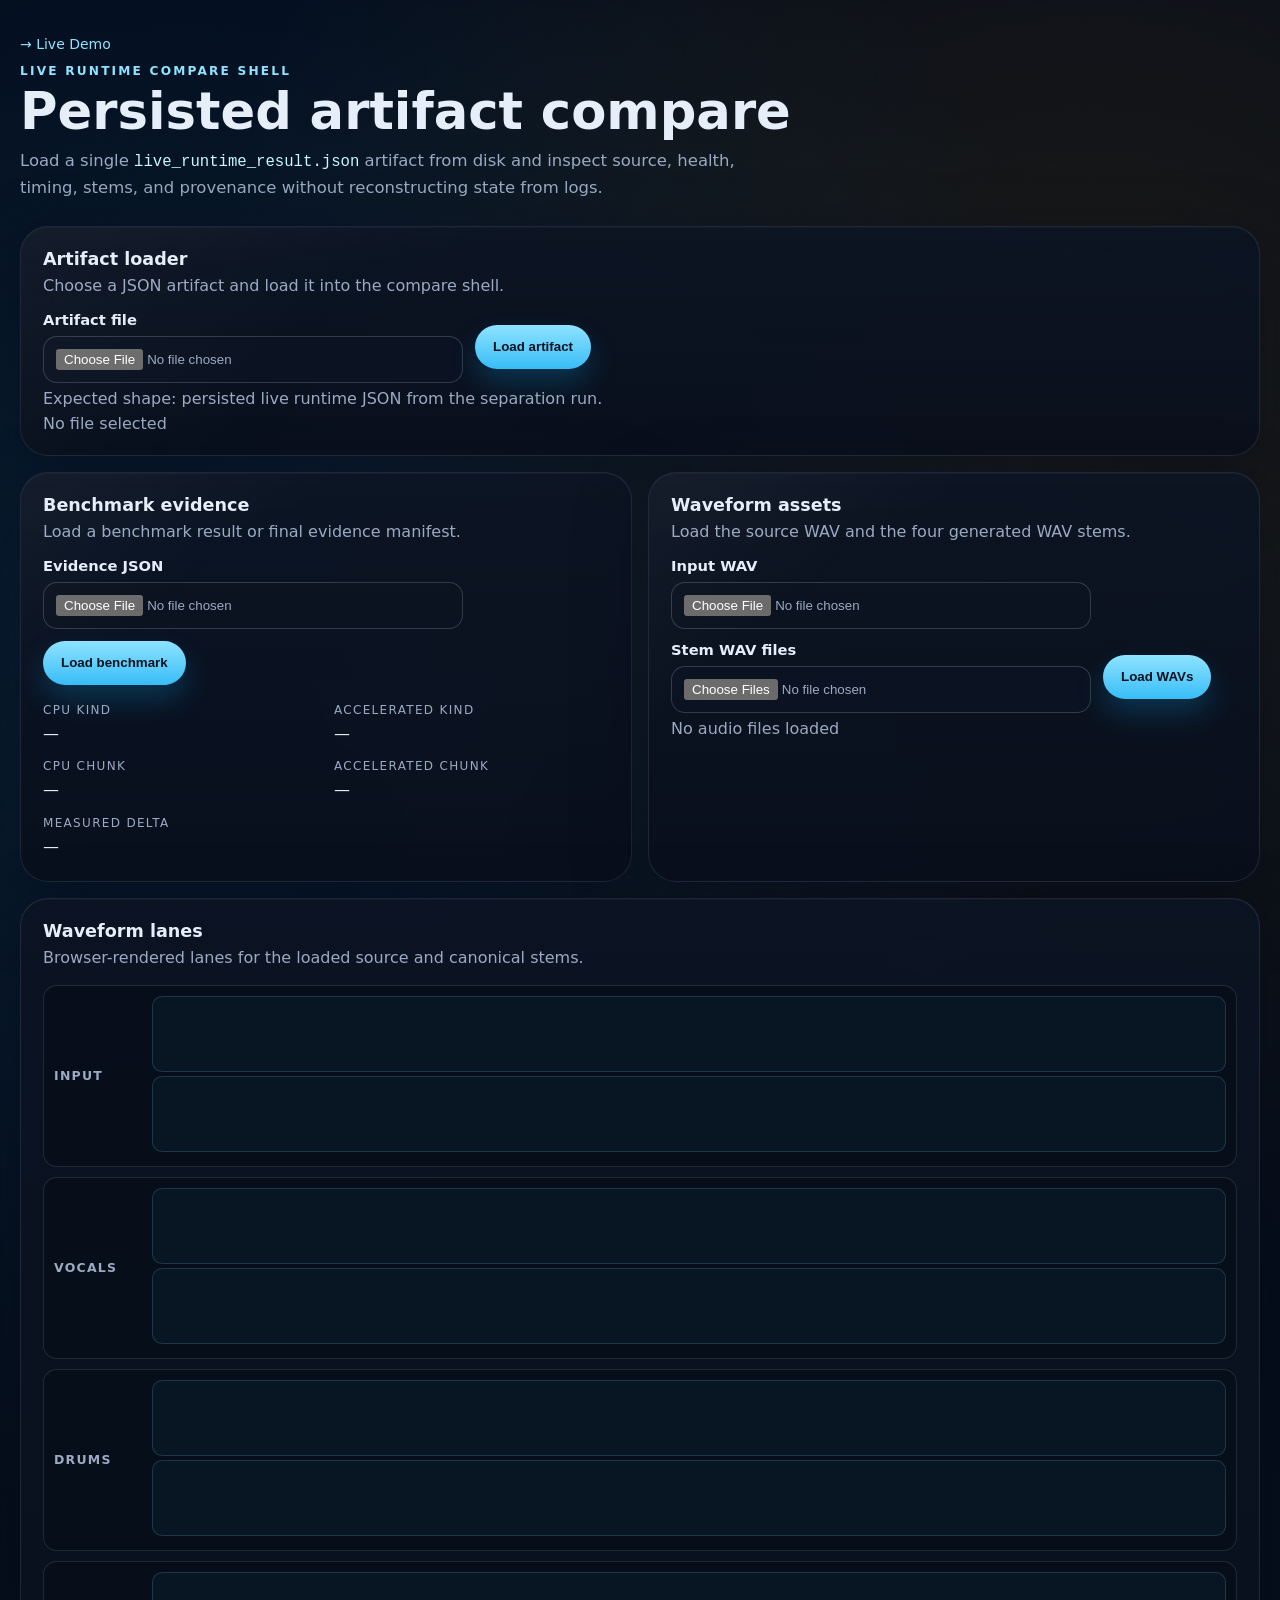
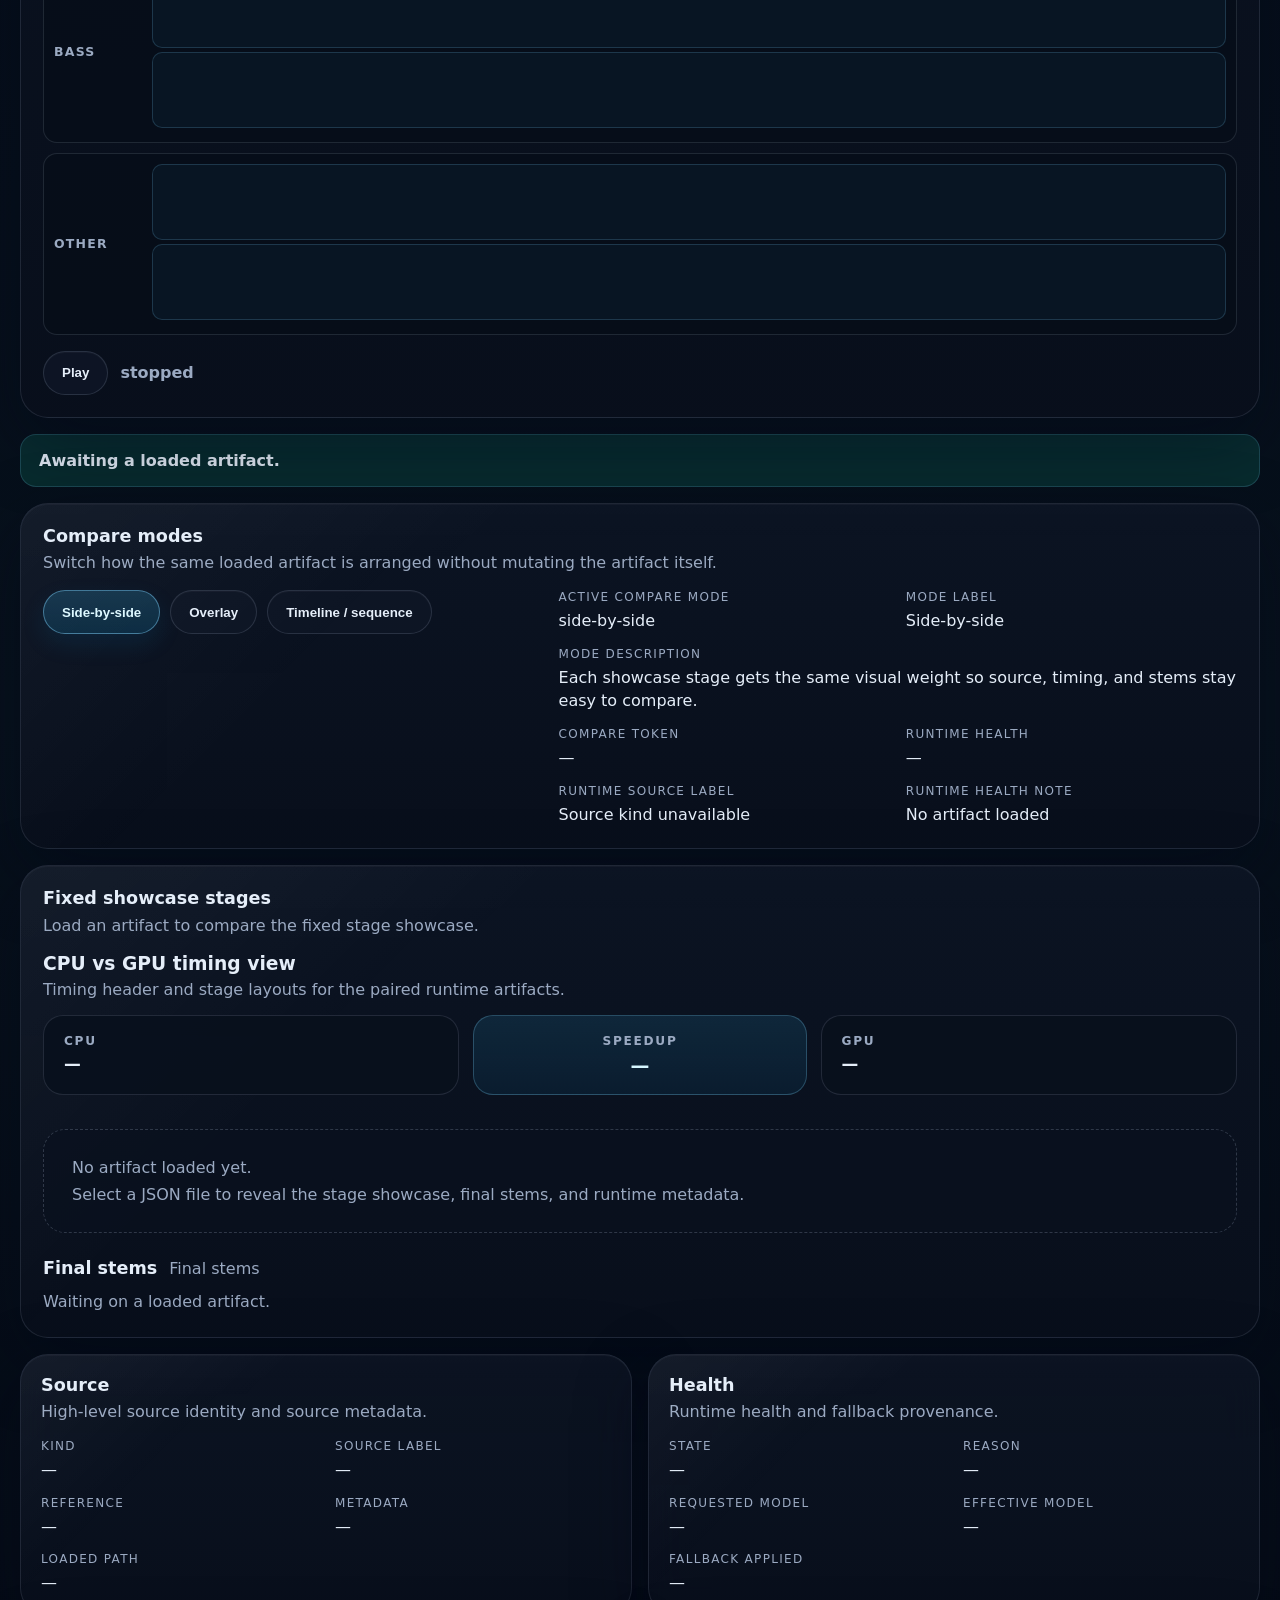
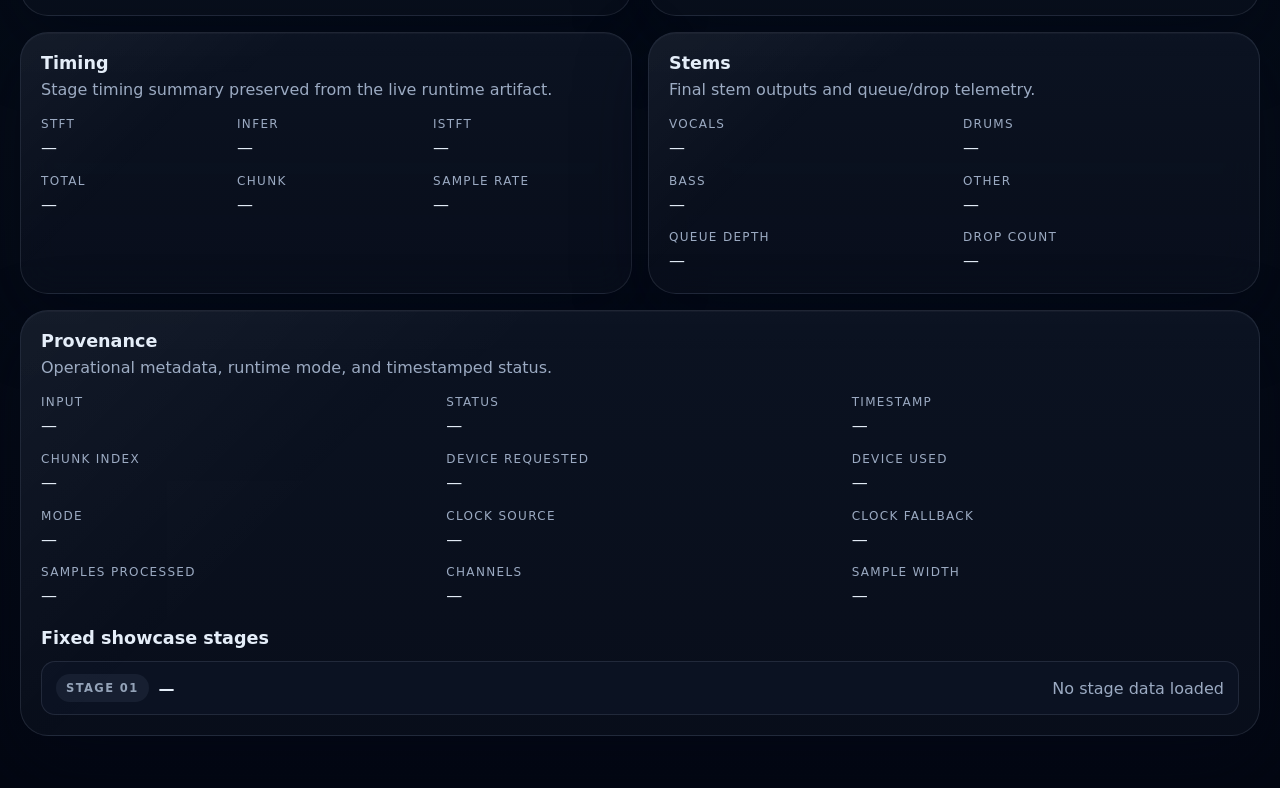
==== commit d8fe4b98: "Implement interactive launcher compare flow" ====
--- a/ui/compare/index.html
+++ b/ui/compare/index.html
@@ -213,6 +213,28 @@
           <p id="stage-board-caption">Load an artifact to reveal the compare layouts.</p>
         </div>
 
+        <section id="compare-dual-board" class="compare-dual-board is-hidden" aria-labelledby="compare-dual-heading" data-testid="compare-dual-board">
+          <div class="section-heading compare-dual-heading">
+            <h3 id="compare-dual-heading">CPU vs GPU timing view</h3>
+            <p>Timing header and stage layouts for the paired runtime artifacts.</p>
+          </div>
+          <div class="compare-dual-header" data-testid="compare-dual-header">
+            <div class="compare-dual-timing-card">
+              <p class="compare-dual-role" id="compare-dual-left-role" data-testid="compare-dual-left-role">CPU</p>
+              <strong id="compare-dual-left-total" data-testid="compare-dual-left-total">—</strong>
+            </div>
+            <div class="compare-dual-speedup-card">
+              <p class="compare-dual-speedup-label">Speedup</p>
+              <strong id="compare-dual-speedup" data-testid="compare-dual-speedup">—</strong>
+            </div>
+            <div class="compare-dual-timing-card compare-dual-timing-card--right">
+              <p class="compare-dual-role" id="compare-dual-right-role" data-testid="compare-dual-right-role">GPU</p>
+              <strong id="compare-dual-right-total" data-testid="compare-dual-right-total">—</strong>
+            </div>
+          </div>
+          <div id="compare-dual-columns" class="compare-dual-columns" data-testid="compare-dual-columns"></div>
+        </section>
+
         <div id="stage-board" class="compare-stage-board" data-testid="stage-board">
           <div class="compare-empty-state" data-testid="compare-empty-state">
             <p>No artifact loaded yet.</p>
@@ -220,7 +242,7 @@
           </div>
         </div>
 
-        <section class="final-stems-strip" aria-labelledby="final-stems-heading">
+        <section class="final-stems-strip" aria-labelledby="final-stems-heading" data-testid="final-stems-strip">
           <div class="section-heading compact">
             <h3 id="final-stems-heading">Final stems</h3>
             <p id="final-stems-label" data-testid="final-stems-label">Waiting on a loaded artifact.</p>
--- a/ui/compare/styles.css
+++ b/ui/compare/styles.css
@@ -357,6 +357,112 @@
   gap: 18px;
 }
 
+.compare-dual-board {
+  position: relative;
+  z-index: 1;
+  display: grid;
+  gap: 16px;
+}
+
+.compare-dual-header {
+  display: grid;
+  grid-template-columns: minmax(0, 1fr) minmax(220px, 0.8fr) minmax(0, 1fr);
+  gap: 14px;
+  align-items: stretch;
+}
+
+.compare-dual-timing-card,
+.compare-dual-speedup-card {
+  padding: 18px 20px;
+  border-radius: 20px;
+  background: rgba(9, 16, 29, 0.88);
+  border: 1px solid rgba(148, 163, 184, 0.18);
+  min-width: 0;
+}
+
+.compare-dual-timing-card strong,
+.compare-dual-speedup-card strong {
+  display: block;
+  margin-top: 6px;
+  font-size: 1.05rem;
+  line-height: 1.2;
+  font-variant-numeric: tabular-nums;
+  color: var(--text);
+}
+
+.compare-dual-role,
+.compare-dual-speedup-label {
+  font-size: 0.76rem;
+  letter-spacing: 0.14em;
+  text-transform: uppercase;
+  color: var(--muted);
+  font-weight: 800;
+}
+
+.compare-dual-speedup-card {
+  display: grid;
+  place-items: center;
+  text-align: center;
+  background: linear-gradient(180deg, rgba(56, 189, 248, 0.12), rgba(14, 165, 233, 0.08));
+  border-color: rgba(125, 211, 252, 0.26);
+}
+
+.compare-dual-speedup-card strong {
+  font-size: 1.18rem;
+  color: #d5f6ff;
+}
+
+.compare-dual-columns {
+  display: grid;
+  grid-template-columns: repeat(2, minmax(0, 1fr));
+  gap: 16px;
+}
+
+.compare-dual-column {
+  display: grid;
+  gap: 14px;
+  padding: 18px;
+  border-radius: 22px;
+  background: linear-gradient(180deg, rgba(12, 20, 35, 0.95), rgba(8, 14, 25, 0.95));
+  border: 1px solid rgba(148, 163, 184, 0.16);
+}
+
+.compare-dual-column-header h4 {
+  margin-top: 4px;
+  font-size: 1.08rem;
+}
+
+.compare-dual-column-subtitle {
+  margin-top: 6px;
+  color: var(--muted);
+  line-height: 1.5;
+}
+
+.compare-dual-column-metrics {
+  display: grid;
+  grid-template-columns: repeat(2, minmax(0, 1fr));
+  gap: 12px 14px;
+  margin-top: 14px;
+}
+
+.compare-dual-column-metrics dt {
+  font-size: 0.72rem;
+  letter-spacing: 0.11em;
+  text-transform: uppercase;
+  color: var(--muted);
+  margin-bottom: 4px;
+}
+
+.compare-dual-column-metrics dd {
+  margin: 0;
+  line-height: 1.48;
+  word-break: break-word;
+}
+
+.compare-stems-card--compact {
+  grid-template-columns: 1fr;
+}
+
 .waveform-panel {
   padding: 22px;
   margin-bottom: 16px;
@@ -435,6 +541,10 @@
 .compare-stage-shell {
   display: grid;
   gap: 16px;
+}
+
+.compare-stage-shell--compact {
+  gap: 12px;
 }
 
 .compare-stage-grid {
@@ -730,6 +840,11 @@
   .compare-stage-grid {
     grid-template-columns: repeat(2, minmax(0, 1fr));
   }
+
+  .compare-dual-header,
+  .compare-dual-columns {
+    grid-template-columns: 1fr;
+  }
 }
 
 @media (max-width: 900px) {
@@ -739,7 +854,8 @@
   .provenance-grid,
   .compare-metrics,
   .compare-stage-grid,
-  .compare-stems-list {
+  .compare-stems-list,
+  .compare-dual-column-metrics {
     grid-template-columns: 1fr;
   }
 
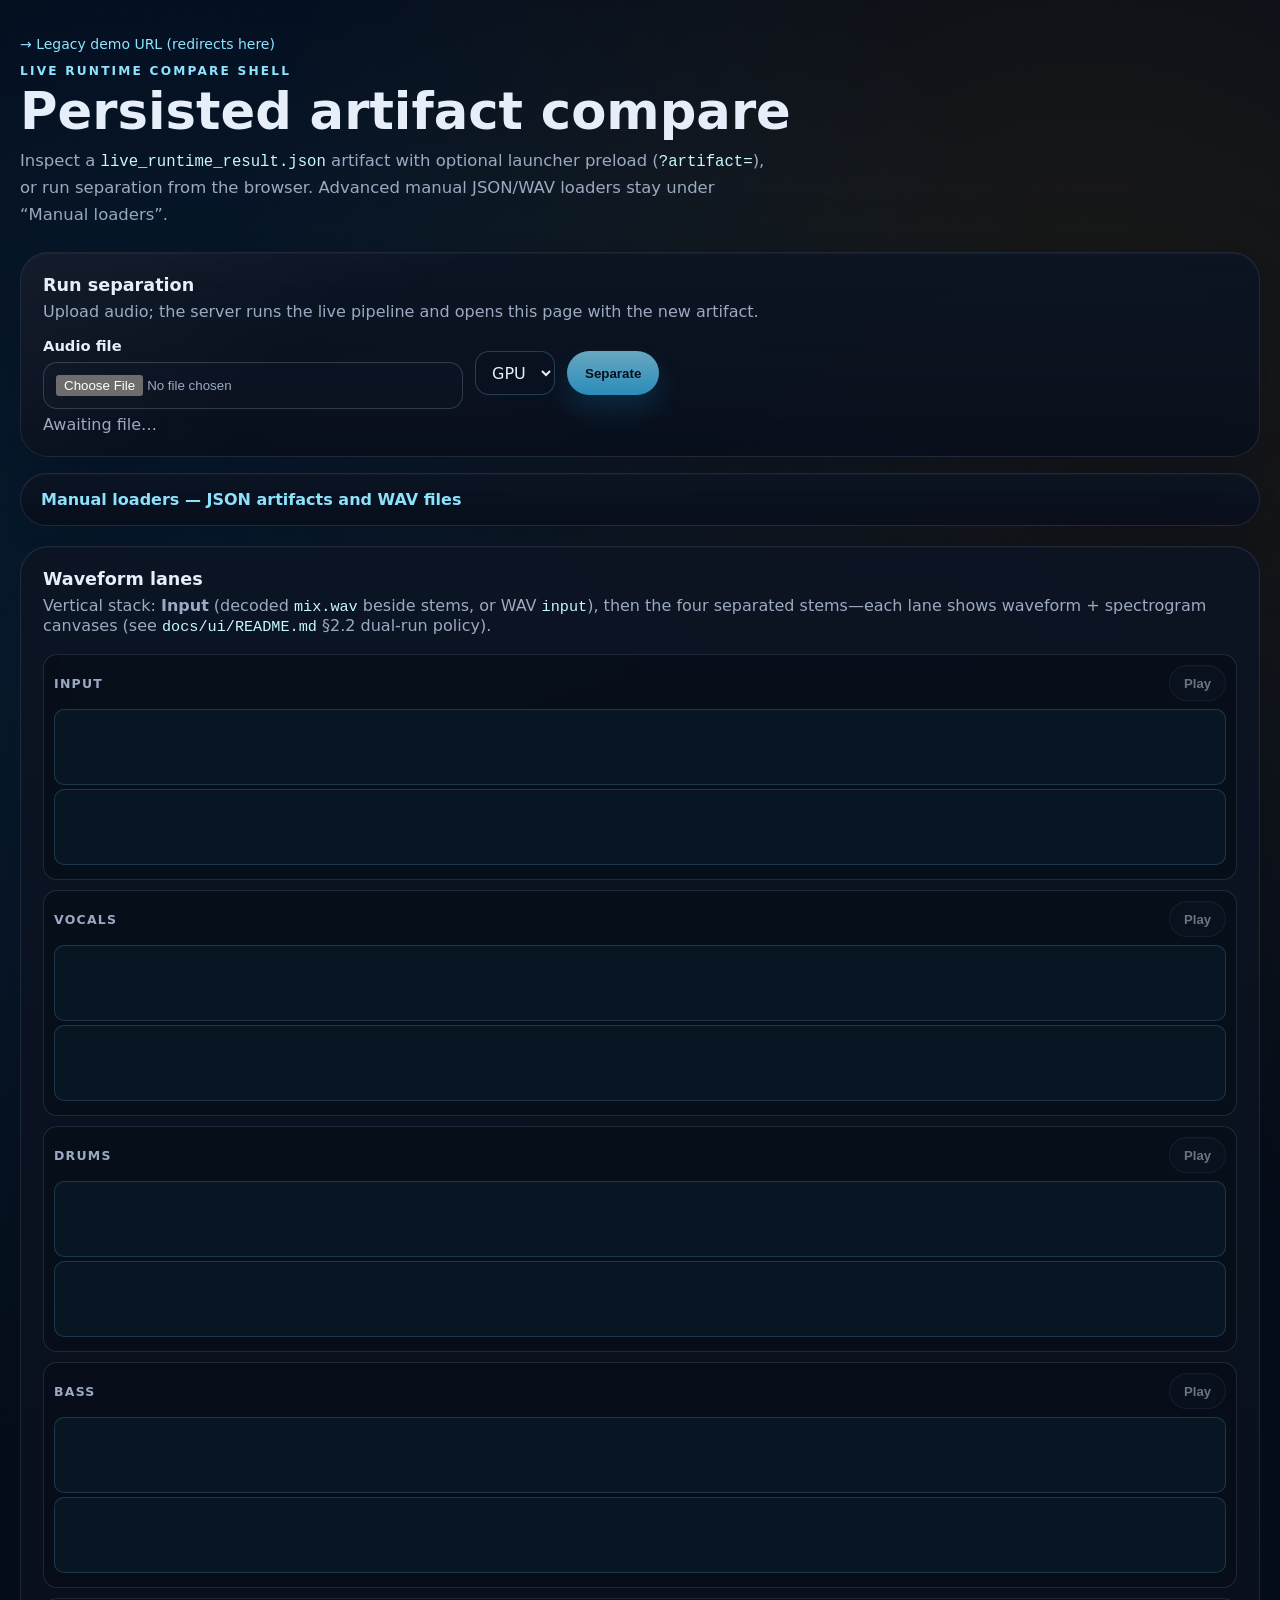
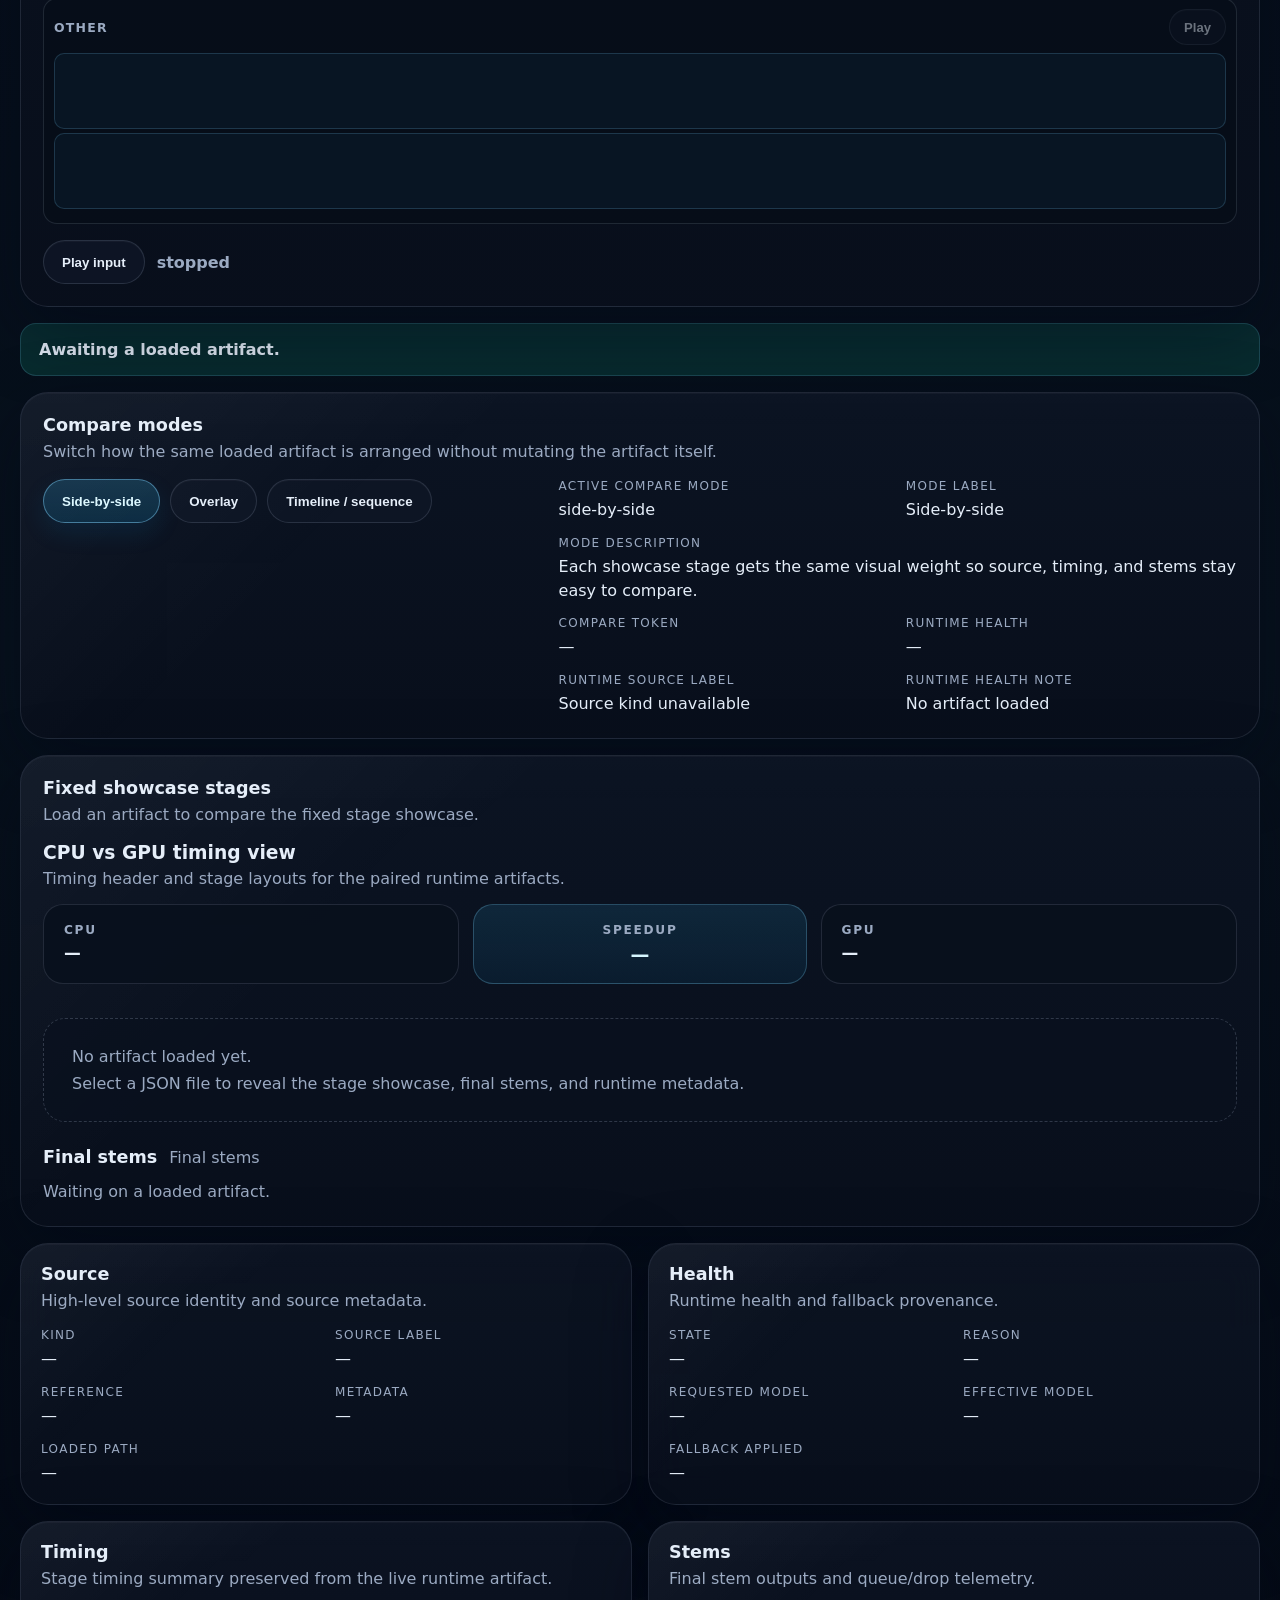
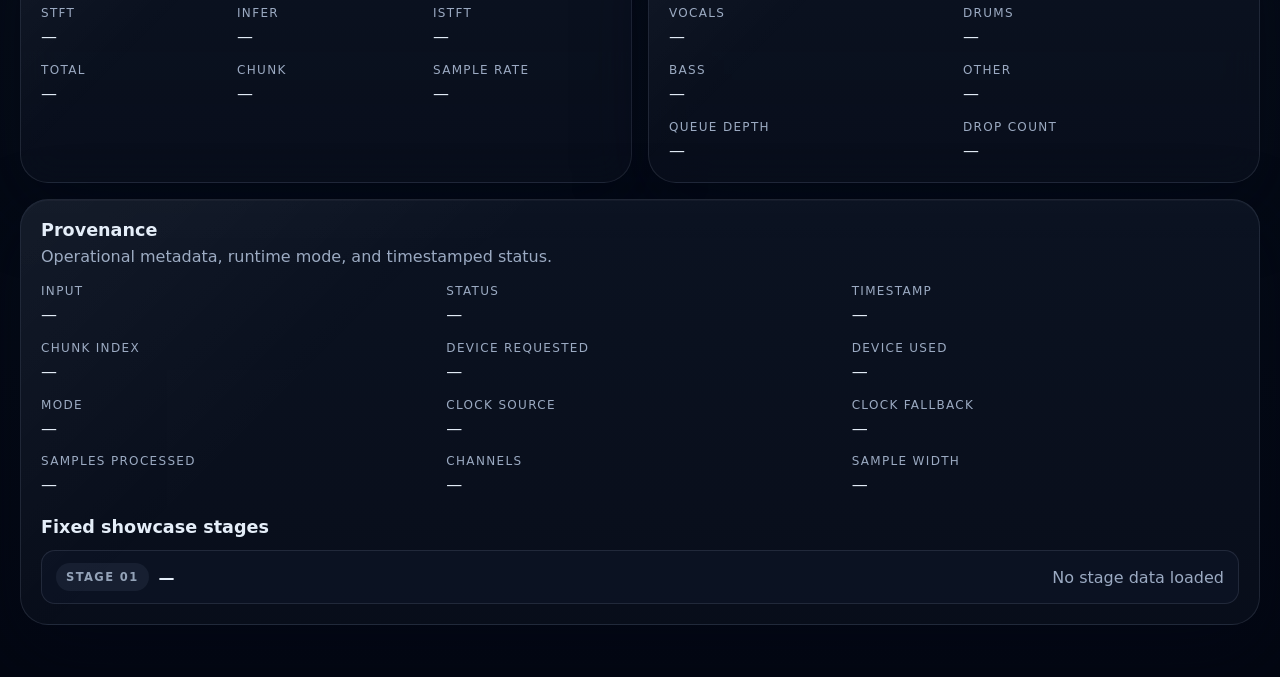
==== commit 1ac9c44f: "feat: launcher, compare UI, live runtime, and docs consolidation - Expand launch.py dashboard (GPU c" ====
--- a/ui/compare/index.html
+++ b/ui/compare/index.html
@@ -10,130 +10,231 @@
   <body>
     <main class="app-shell">
       <header class="hero">
-        <a href="/ui/demo/" style="display:inline-block;margin-bottom:0.75rem;color:#8ee3ff;font-size:0.875rem;text-decoration:none;">→ Live Demo</a>
+        <a href="/ui/demo/" style="display:inline-block;margin-bottom:0.75rem;color:#8ee3ff;font-size:0.875rem;text-decoration:none;">→ Legacy demo URL (redirects here)</a>
         <p class="eyebrow">Live runtime compare shell</p>
         <h1>Persisted artifact compare</h1>
         <p class="lede">
-          Load a single <code>live_runtime_result.json</code> artifact from disk and inspect source,
-          health, timing, stems, and provenance without reconstructing state from logs.
+          Inspect a <code>live_runtime_result.json</code> artifact with optional launcher preload
+          (<code>?artifact=</code>), or run separation from the browser. Advanced manual JSON/WAV loaders
+          stay under “Manual loaders”.
         </p>
       </header>
 
-      <section class="controls card" aria-labelledby="controls-heading">
+      <section id="upload-card" class="controls card" aria-labelledby="upload-heading" data-testid="upload-card">
         <div class="section-heading">
-          <h2 id="controls-heading">Artifact loader</h2>
-          <p>Choose a JSON artifact and load it into the compare shell.</p>
-        </div>
-
+          <h2 id="upload-heading">Run separation</h2>
+          <p>Upload audio; the server runs the live pipeline and opens this page with the new artifact.</p>
+        </div>
         <div class="control-row">
-          <label class="file-picker" for="artifact-file">
-            <span class="file-picker-label">Artifact file</span>
-            <input id="artifact-file" name="artifact-file" type="file" accept="application/json,.json" />
+          <label class="file-picker" for="upload-file">
+            <span class="file-picker-label">Audio file</span>
+            <input id="upload-file" name="upload-file" type="file"
+              accept="audio/mpeg,audio/wav,audio/mp4,audio/ogg,audio/flac,.mp3,.wav,.m4a,.ogg,.flac" />
           </label>
-
-          <button id="load-button" type="button" class="primary-button">Load artifact</button>
-        </div>
-
-        <p id="file-hint" class="hint">Expected shape: persisted live runtime JSON from the separation run.</p>
-        <p id="selected-file" class="selected-file" data-testid="selected-file">No file selected</p>
+          <select id="upload-device" class="device-select" aria-label="Processing device" data-testid="upload-device">
+            <option value="gpu">GPU</option>
+            <option value="cpu">CPU</option>
+          </select>
+          <button id="upload-separate-btn" type="button" class="primary-button" disabled data-testid="upload-separate-btn">Separate</button>
+        </div>
+        <p id="upload-status-line" class="hint" data-testid="upload-status-line">Awaiting file…</p>
       </section>
 
-      <section class="artifact-grid" aria-label="Evidence and waveform loaders">
-        <section class="controls card" aria-labelledby="benchmark-heading">
-          <div class="section-heading">
-            <h2 id="benchmark-heading">Benchmark evidence</h2>
-            <p>Load a benchmark result or final evidence manifest.</p>
-          </div>
-
-          <div class="control-row">
-            <label class="file-picker" for="benchmark-file">
-              <span class="file-picker-label">Evidence JSON</span>
-              <input id="benchmark-file" name="benchmark-file" type="file" accept="application/json,.json" />
-            </label>
-            <button id="load-benchmark-button" type="button" class="primary-button">Load benchmark</button>
-          </div>
-
-          <dl class="compare-metrics benchmark-metrics">
-            <div>
-              <dt>CPU kind</dt>
-              <dd id="benchmark-kind-cpu" data-testid="benchmark-kind-cpu">—</dd>
-            </div>
-            <div>
-              <dt>Accelerated kind</dt>
-              <dd id="benchmark-kind-gpu" data-testid="benchmark-kind-gpu">—</dd>
-            </div>
-            <div>
-              <dt>CPU chunk</dt>
-              <dd id="benchmark-cpu-ms" data-testid="benchmark-cpu-ms">—</dd>
-            </div>
-            <div>
-              <dt>Accelerated chunk</dt>
-              <dd id="benchmark-gpu-ms" data-testid="benchmark-gpu-ms">—</dd>
-            </div>
-            <div>
-              <dt>Measured delta</dt>
-              <dd id="benchmark-delta" data-testid="benchmark-delta">—</dd>
-            </div>
-          </dl>
-        </section>
-
-        <section class="controls card" aria-labelledby="audio-heading">
-          <div class="section-heading">
-            <h2 id="audio-heading">Waveform assets</h2>
-            <p>Load the source WAV and the four generated WAV stems.</p>
-          </div>
-
-          <div class="control-row">
-            <label class="file-picker" for="input-audio-file">
-              <span class="file-picker-label">Input WAV</span>
-              <input id="input-audio-file" name="input-audio-file" type="file" accept="audio/wav,.wav" />
-            </label>
-            <label class="file-picker" for="stem-audio-files">
-              <span class="file-picker-label">Stem WAV files</span>
-              <input id="stem-audio-files" name="stem-audio-files" type="file" accept="audio/wav,.wav" multiple />
-            </label>
-            <button id="load-audio-button" type="button" class="primary-button">Load WAVs</button>
-          </div>
-          <p id="audio-file-count" class="selected-file" data-testid="audio-file-count">No audio files loaded</p>
-        </section>
-      </section>
+      <details id="manual-loaders" class="manual-loaders card" data-testid="manual-loaders">
+        <summary class="manual-loaders-summary">Manual loaders — JSON artifacts and WAV files</summary>
+        <div class="manual-loaders-inner">
+          <p id="manual-fs-scope-hint" class="manual-fs-scope-hint hint">
+            Browsers cannot open arbitrary disk paths automatically. Using Chrome / Edge over
+            <code>https:</code> or <code>http://localhost</code>, choose your repo&apos;s folder that contains
+            <code>artifacts/</code> (often the checkout root):
+            <button id="manual-fs-remember-folder" type="button" class="manual-fs-mini-button">
+              Remember artifacts folder…</button><button id="manual-fs-forget-folder" type="button" class="manual-fs-mini-button">Clear saved folder</button>
+            <span id="manual-fs-folder-status" data-testid="manual-fs-folder-status"></span>
+            After that, <strong>Choose file</strong> here opens under <code>artifacts/live/…</code> or
+            <code>artifacts/bench/…</code> when those directories exist beneath the saved folder. Other browsers use the usual OS picker.
+          </p>
+          <section class="controls card" aria-labelledby="controls-heading">
+            <div class="section-heading">
+              <h2 id="controls-heading">Artifact loader</h2>
+              <p>Choose a JSON artifact and load it into the compare shell.</p>
+            </div>
+
+            <div class="control-row">
+              <label class="file-picker" for="artifact-file" data-fs-kind="artifact">
+                <span class="file-picker-label">Artifact file</span>
+                <input id="artifact-file" name="artifact-file" type="file" accept="application/json,.json" />
+              </label>
+
+              <button id="load-button" type="button" class="primary-button">Load artifact</button>
+            </div>
+
+            <p id="file-hint" class="hint">Expected shape: persisted live runtime JSON from the separation run.</p>
+            <p id="selected-file" class="selected-file" data-testid="selected-file">No file selected</p>
+          </section>
+
+          <section class="artifact-grid" aria-label="Evidence and waveform loaders">
+            <section class="controls card" aria-labelledby="benchmark-heading">
+              <div class="section-heading">
+                <h2 id="benchmark-heading">Benchmark evidence</h2>
+                <p>Load a benchmark result or final evidence manifest.</p>
+              </div>
+
+              <div class="control-row">
+                <label class="file-picker" for="benchmark-file" data-fs-kind="benchmark">
+                  <span class="file-picker-label">Evidence JSON</span>
+                  <input id="benchmark-file" name="benchmark-file" type="file" accept="application/json,.json" />
+                </label>
+                <button id="load-benchmark-button" type="button" class="primary-button">Load benchmark</button>
+              </div>
+
+              <dl class="compare-metrics benchmark-metrics">
+                <div>
+                  <dt>CPU kind</dt>
+                  <dd id="benchmark-kind-cpu" data-testid="benchmark-kind-cpu">—</dd>
+                </div>
+                <div>
+                  <dt>Accelerated kind</dt>
+                  <dd id="benchmark-kind-gpu" data-testid="benchmark-kind-gpu">—</dd>
+                </div>
+                <div>
+                  <dt>CPU chunk</dt>
+                  <dd id="benchmark-cpu-ms" data-testid="benchmark-cpu-ms">—</dd>
+                </div>
+                <div>
+                  <dt>Accelerated chunk</dt>
+                  <dd id="benchmark-gpu-ms" data-testid="benchmark-gpu-ms">—</dd>
+                </div>
+                <div>
+                  <dt>Measured delta</dt>
+                  <dd id="benchmark-delta" data-testid="benchmark-delta">—</dd>
+                </div>
+              </dl>
+              <p id="benchmark-selected-line" class="hint" data-testid="benchmark-selected-line">No benchmark JSON selected</p>
+            </section>
+
+            <section class="controls card" aria-labelledby="audio-heading">
+              <div class="section-heading">
+                <h2 id="audio-heading">Waveform assets</h2>
+                <p>Load the source WAV and the four generated WAV stems.</p>
+              </div>
+
+              <div class="control-row">
+                <label class="file-picker" for="input-audio-file" data-fs-kind="wav-input">
+                  <span class="file-picker-label">Input WAV</span>
+                  <input id="input-audio-file" name="input-audio-file" type="file" accept="audio/wav,.wav" />
+                </label>
+                <label class="file-picker" for="stem-audio-files" data-fs-kind="wav-stems">
+                  <span class="file-picker-label">Stem WAV files</span>
+                  <input id="stem-audio-files" name="stem-audio-files" type="file" accept="audio/wav,.wav" multiple />
+                </label>
+                <button id="load-audio-button" type="button" class="primary-button">Load WAVs</button>
+              </div>
+              <p id="audio-file-count" class="selected-file" data-testid="audio-file-count">No audio files loaded</p>
+            </section>
+          </section>
+        </div>
+      </details>
 
       <section class="card waveform-panel" aria-labelledby="waveform-heading">
         <div class="section-heading">
           <h2 id="waveform-heading">Waveform lanes</h2>
-          <p>Browser-rendered lanes for the loaded source and canonical stems.</p>
+          <p>
+            Vertical stack: <strong>Input</strong> (decoded <code>mix.wav</code> beside stems, or WAV <code>input</code>),
+            then the four separated stems—each lane shows waveform + spectrogram canvases (see
+            <code>docs/ui/README.md</code> §2.2 dual-run policy).
+          </p>
         </div>
         <div class="waveform-grid">
           <article class="waveform-lane">
-            <span>Input</span>
+            <div class="waveform-lane-header">
+              <span>Input</span>
+              <button
+                type="button"
+                class="mode-button lane-play-btn"
+                data-lane="input"
+                data-testid="lane-play-input"
+                aria-pressed="false"
+                disabled
+              >
+                Play
+              </button>
+            </div>
             <div class="lane-canvases">
               <canvas id="waveform-input" data-testid="waveform-canvas-input" width="640" height="96"></canvas>
               <canvas id="spectrogram-input" class="spectrogram-canvas" width="640" height="80"></canvas>
             </div>
           </article>
           <article class="waveform-lane">
-            <span>Vocals</span>
+            <div class="waveform-lane-header">
+              <span>Vocals</span>
+              <button
+                type="button"
+                class="mode-button lane-play-btn"
+                data-lane="vocals"
+                data-testid="lane-play-vocals"
+                aria-pressed="false"
+                disabled
+              >
+                Play
+              </button>
+            </div>
             <div class="lane-canvases">
               <canvas id="waveform-vocals" data-testid="waveform-canvas-vocals" width="640" height="96"></canvas>
               <canvas id="spectrogram-vocals" class="spectrogram-canvas" width="640" height="80"></canvas>
             </div>
           </article>
           <article class="waveform-lane">
-            <span>Drums</span>
+            <div class="waveform-lane-header">
+              <span>Drums</span>
+              <button
+                type="button"
+                class="mode-button lane-play-btn"
+                data-lane="drums"
+                data-testid="lane-play-drums"
+                aria-pressed="false"
+                disabled
+              >
+                Play
+              </button>
+            </div>
             <div class="lane-canvases">
               <canvas id="waveform-drums" data-testid="waveform-canvas-drums" width="640" height="96"></canvas>
               <canvas id="spectrogram-drums" class="spectrogram-canvas" width="640" height="80"></canvas>
             </div>
           </article>
           <article class="waveform-lane">
-            <span>Bass</span>
+            <div class="waveform-lane-header">
+              <span>Bass</span>
+              <button
+                type="button"
+                class="mode-button lane-play-btn"
+                data-lane="bass"
+                data-testid="lane-play-bass"
+                aria-pressed="false"
+                disabled
+              >
+                Play
+              </button>
+            </div>
             <div class="lane-canvases">
               <canvas id="waveform-bass" data-testid="waveform-canvas-bass" width="640" height="96"></canvas>
               <canvas id="spectrogram-bass" class="spectrogram-canvas" width="640" height="80"></canvas>
             </div>
           </article>
           <article class="waveform-lane">
-            <span>Other</span>
+            <div class="waveform-lane-header">
+              <span>Other</span>
+              <button
+                type="button"
+                class="mode-button lane-play-btn"
+                data-lane="other"
+                data-testid="lane-play-other"
+                aria-pressed="false"
+                disabled
+              >
+                Play
+              </button>
+            </div>
             <div class="lane-canvases">
               <canvas id="waveform-other" data-testid="waveform-canvas-other" width="640" height="96"></canvas>
               <canvas id="spectrogram-other" class="spectrogram-canvas" width="640" height="80"></canvas>
@@ -141,7 +242,9 @@
           </article>
         </div>
         <div class="playback-controls">
-          <button id="playback-toggle" type="button" class="mode-button" data-testid="playback-toggle" aria-pressed="false">Play</button>
+          <button id="playback-toggle" type="button" class="mode-button" data-testid="playback-toggle" aria-pressed="false">
+            Play input
+          </button>
           <span id="playback-state" data-testid="playback-state">stopped</span>
         </div>
       </section>
--- a/ui/compare/styles.css
+++ b/ui/compare/styles.css
@@ -44,6 +44,80 @@
   padding: 34px 20px 52px;
 }
 
+body[data-mode="preloaded"] #upload-card {
+  display: none;
+}
+
+.manual-loaders {
+  margin-bottom: 1.25rem;
+  border: 1px solid var(--card-border);
+  border-radius: var(--radius-lg);
+  background: var(--surface);
+  overflow: hidden;
+}
+
+.manual-loaders-summary {
+  cursor: pointer;
+  padding: 1rem 1.25rem;
+  font-weight: 600;
+  color: var(--accent);
+  list-style: none;
+}
+
+.manual-loaders-summary::-webkit-details-marker {
+  display: none;
+}
+
+.manual-loaders-inner {
+  padding: 0 1rem 1.25rem;
+  display: flex;
+  flex-direction: column;
+  gap: 1.25rem;
+}
+
+.manual-fs-scope-hint {
+  margin: 0;
+  padding: 0.85rem 1rem;
+  line-height: 1.55;
+  border-radius: var(--radius-md);
+  background: var(--surface-soft);
+  border: 1px solid var(--card-border);
+}
+
+.manual-fs-mini-button {
+  font: inherit;
+  font-size: 0.85rem;
+  margin: 0 0.35rem;
+  padding: 0.22rem 0.7rem;
+  border-radius: 999px;
+  border: 1px solid var(--card-border-strong);
+  background: var(--bg-elevated);
+  color: var(--accent);
+  cursor: pointer;
+  vertical-align: baseline;
+}
+
+.manual-fs-mini-button:hover {
+  border-color: var(--accent-strong);
+}
+
+#manual-fs-folder-status {
+  display: inline-block;
+  margin-left: 0.45rem;
+  color: var(--muted);
+  font-size: 0.88rem;
+}
+
+.device-select {
+  min-height: 44px;
+  padding: 0 12px;
+  border-radius: var(--radius-md);
+  border: 1px solid var(--card-border-strong);
+  background: var(--bg-elevated);
+  color: var(--text);
+  font: inherit;
+}
+
 code {
   font-family: "SFMono-Regular", Consolas, "Liberation Mono", Menlo, monospace;
   font-size: 0.95em;
@@ -478,21 +552,41 @@
 
 .waveform-lane {
   display: grid;
-  grid-template-columns: 86px minmax(0, 1fr);
-  gap: 12px;
-  align-items: center;
+  grid-template-columns: minmax(0, 1fr);
+  gap: 8px;
+  align-items: stretch;
   padding: 10px;
   border: 1px solid rgba(148, 163, 184, 0.18);
   border-radius: 14px;
   background: rgba(6, 13, 24, 0.62);
 }
 
-.waveform-lane span {
+.waveform-lane-header {
+  display: flex;
+  align-items: center;
+  justify-content: space-between;
+  gap: 10px;
+}
+
+.waveform-lane-header span {
   color: var(--muted);
   font-size: 0.78rem;
   font-weight: 800;
   letter-spacing: 0.1em;
   text-transform: uppercase;
+}
+
+.lane-play-btn {
+  flex-shrink: 0;
+  min-height: 36px;
+  padding: 8px 14px;
+  font-size: 0.82rem;
+  font-weight: 700;
+}
+
+.lane-play-btn:disabled {
+  cursor: not-allowed;
+  opacity: 0.45;
 }
 
 .waveform-lane canvas {
